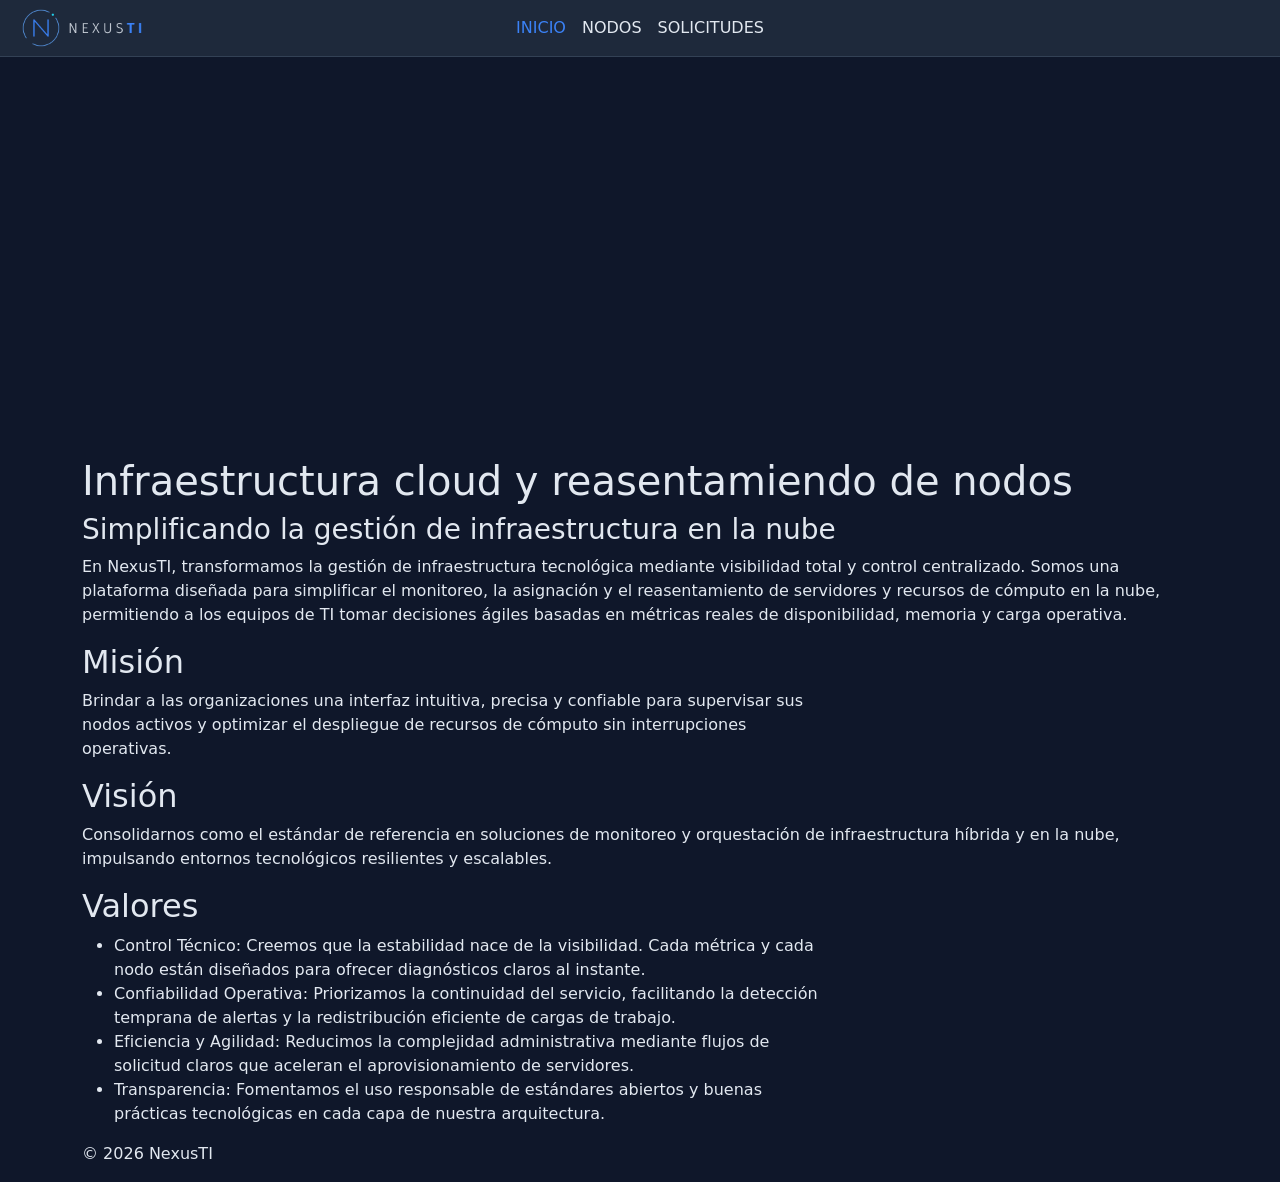
==== index.html @ bb2821ec "nodos terminado" ====
<!doctype html>
<html lang="es">

<head>
    <meta charset="utf-8">
    <meta name="viewport" content="width=device-width, initial-scale=1">
    <title>NexusTI</title>
    <link href="https://cdn.jsdelivr.net/npm/bootstrap@5.3.9/dist/css/bootstrap.min.css" rel="stylesheet"
        integrity="sha384-yEPZ7jP9S0QKiUQ0m3jjsO4ProIW7wvR9gXkI7JOGa2XVsw53Yke2bsdkBbjmmiX" crossorigin="anonymous">
    <link href="assets/css/style.css" rel="stylesheet" />

</head>

<body>
    <nav class="navbar navbar-expand-lg bg-body-tertiary">
        <div class="container-fluid">
            <a class="navbar-brand" href="index.html"><img src="assets/images/nexusti-logos/logo-horizontal-navbar.png"
                    alt="NexusTI" id="navbarLogo" class="navbarlogo"></a>
            <button class="navbar-toggler" type="button" data-bs-toggle="collapse" data-bs-target="#navbarNav"
                aria-controls="navbarNav" aria-expanded="false" aria-label="Toggle navigation">
                <span class="navbar-toggler-icon"></span>
            </button>
            <div class="collapse navbar-collapse" id="navbarNav">
                <ul class="navbar-nav">
                    <li class="nav-item">
                        <a class="nav-link active" aria-current="page" href="index.html">INICIO</a>
                    </li>
                    <li class="nav-item">
                        <a class="nav-link" href="views/nodos.html">NODOS</a>
                    </li>
                    <li class="nav-item">
                        <a class="nav-link" href="views/solicitudes.html">SOLICITUDES</a>
                    </li>
                </ul>
            </div>
        </div>
    </nav>

    <video autoplay muted loop playsinline class="video-fondo" src="assets/videos/video2.mp4"></video>

    <div class="container">
        <section id="inicio" class="header">
            <h1>Infraestructura cloud y reasentamiendo de nodos</h1>
            <h3>Simplificando la gestión de infraestructura en la nube</h3>
        </section>
        <section class="nosotros">
            <div class="row">
                <div class="col">
                    <p>En NexusTI, transformamos la gestión de infraestructura tecnológica mediante visibilidad total y
                        control
                        centralizado. Somos una plataforma diseñada para simplificar el monitoreo, la asignación y el
                        reasentamiento
                        de servidores y recursos de cómputo en la nube, permitiendo a los equipos de TI tomar decisiones
                        ágiles
                        basadas en métricas reales de disponibilidad, memoria y carga operativa.</p>
                </div>
            </div>
            <div class="row">
                <div class="col-8">
                    <h2>Misión</h2>
                    <p>Brindar a las organizaciones una interfaz intuitiva, precisa y confiable para supervisar
                        sus nodos activos y optimizar el despliegue de recursos de cómputo sin interrupciones
                        operativas.</p>
                </div>
            </div>
            <div class="row">
                <div class="col">
                    <h2>Visión</h2>
                    <p>Consolidarnos como el estándar de referencia en soluciones de monitoreo y orquestación de
                        infraestructura híbrida y en la nube, impulsando entornos tecnológicos resilientes y escalables.
                    </p>
                </div>
            </div>
            <div class="row">
                <div class="col-8">
                    <h2>Valores</h2>
                    <ul>
                        <li>Control Técnico: Creemos que la estabilidad nace de la visibilidad. Cada métrica y cada
                            nodo están diseñados para ofrecer diagnósticos claros al instante.</li>
                        <li>Confiabilidad Operativa: Priorizamos la continuidad del servicio, facilitando la detección
                            temprana de alertas y la redistribución eficiente de cargas de trabajo.</li>
                        <li>Eficiencia y Agilidad: Reducimos la complejidad administrativa mediante flujos de solicitud
                            claros que aceleran el aprovisionamiento de servidores.</li>
                        <li>Transparencia: Fomentamos el uso responsable de estándares abiertos y buenas prácticas
                            tecnológicas en cada capa de nuestra arquitectura.</li>
                    </ul>
                </div>
            </div>

        </section>
        <section id="solicitudes" class="solicitudes">

        </section>
        <footer>
            <p>&copy; 2026 NexusTI</p>
        </footer>
    </div>
    <script src="https://cdn.jsdelivr.net/npm/bootstrap@5.3.9/dist/js/bootstrap.bundle.min.js"
        integrity="sha384-WyOxWvTyr1QaMPfiPJSv76iReVthorl5uWlFtZPyK0IEB0hGzo9y5Bp9mYanr8Bu"
        crossorigin="anonymous"></script>
</body>

</html>
---- assets/css/style.css ----
.p{
    color: #E2E8F0;
}

.navbarlogo {
    height: 50px; /* Ajusta la altura según tus necesidades */
    width: auto;  /* Mantiene la proporción de la imagen */
}

video {
    width: 100%;
    max-height: 400px; /* Ajusta la altura máxima según tus necesidades */
    object-fit: cover; /* Asegura que el video cubra el área sin distorsionarse */
    display: block;
    margin: 0 auto; /* Centra el video horizontalmente */
}

@media (min-width: 992px) {
    .navbar .container-fluid {
        position: relative;
    }

    .navbar-brand {
        position: absolute;
        left: 1rem;
    }

    .navbar-collapse {
        justify-content: center;
    }
}

/* 1. Definición de tu paleta de colores */
:root {
    --bg-principal: #0F172A;      /* Azul marino muy oscuro */
    --bg-superficies: #1E293B;    /* Gris azulado (cards, navbar, formularios) */
    --acento-principal: #3B82F6;  /* Azul (botones, enlaces) */
    --texto-principal: #E2E8F0;   /* Gris claro */
    --texto-secundario: #94A3B8;  /* Gris medio */
    --estado-online: #22C55E;     /* Verde */
    --estado-alerta: #F59E0B;     /* Ámbar */
    --estado-offline: #EF4444;    /* Rojo */
}

/* 2. Fondo general y color de texto de toda la página */
body {
    background-color: var(--bg-principal);
    color: var(--texto-principal);
}

/* 3. Barra de navegación (sobrescribe el gris claro de Bootstrap) */
.navbar {
    background-color: var(--bg-superficies) !important;
    border-bottom: 1px solid #334155;
}

.navbar-brand,
.nav-link {
    color: var(--texto-principal) !important;
}

.nav-link:hover,
.nav-link.active {
    color: var(--acento-principal) !important;
}

/* 4. Cards y Formularios */
.card,
.solicitudes form {
    background-color: var(--bg-superficies);
    color: var(--texto-principal);
    border: 1px solid #334155;
}

/* Inputs, selects y textareas del formulario */
.form-control,
.form-select {
    background-color: var(--bg-principal);
    color: var(--texto-principal);
    border: 1px solid #334155;
}

.form-control:focus,
.form-select:focus {
    background-color: var(--bg-principal);
    color: var(--texto-principal);
    border-color: var(--acento-principal);
    box-shadow: 0 0 0 0.25rem rgba(59, 130, 246, 0.25);
}

/* 5. Botones principales */
.btn-primary {
    background-color: var(--acento-principal);
    border-color: var(--acento-principal);
}

/* 6. Clases útiles para los textos secundarios y estados */
.texto-secundario {
    color: var(--texto-secundario);
}

.estado-online {
    background-color: var(--estado-online);
    color: #0F172A;
}

.estado-alerta {
    background-color: var(--estado-alerta);
    color: #0F172A;
}

.estado-offline {
    background-color: var(--estado-offline);
    color: #FFFFFF;
}
img[alt="nexus_header"] {
    width: 100%;
    max-height: 290px;
    object-fit: cover;
    object-position: center;
    display: block;
}
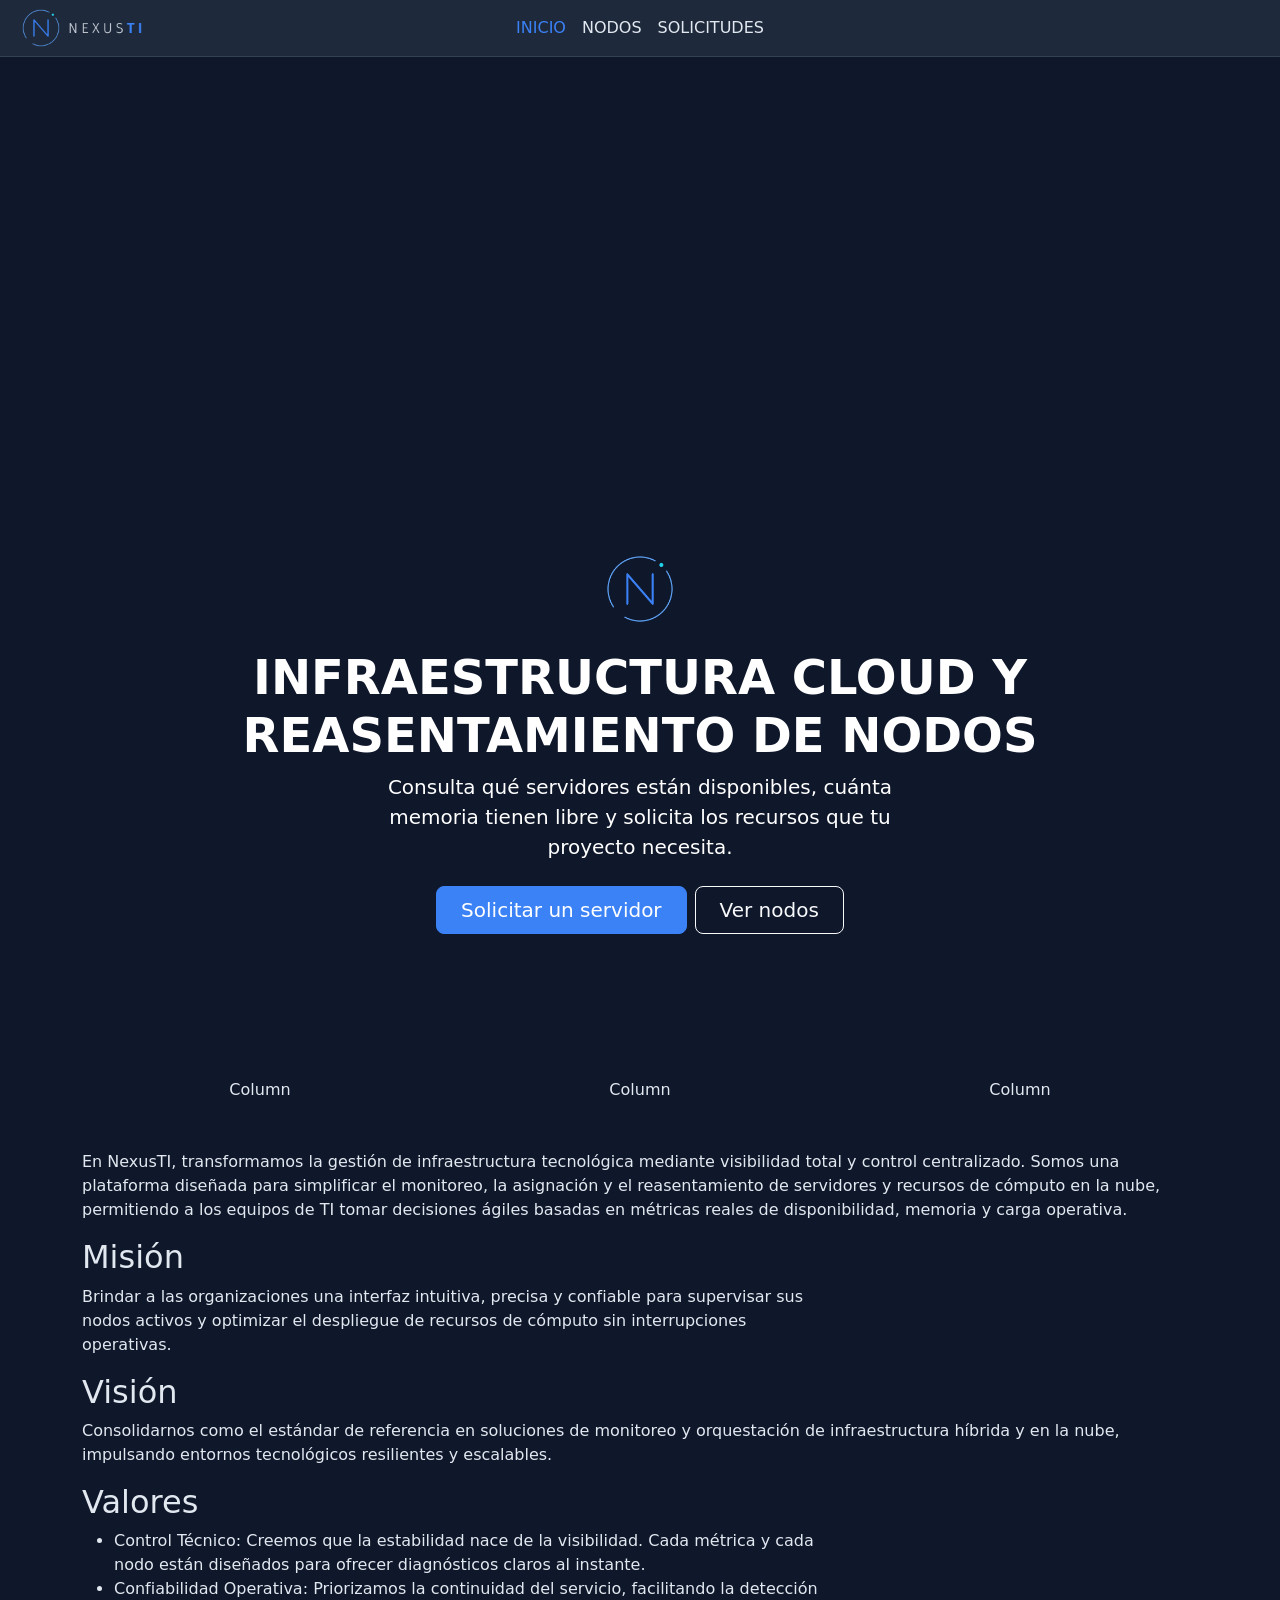
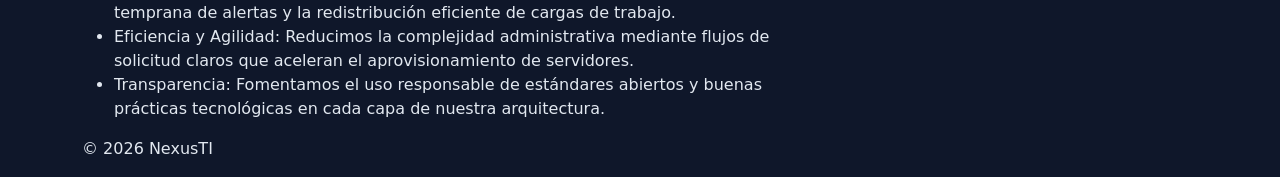
==== commit 01f72d85: "avance de índex" ====
--- a/index.html
+++ b/index.html
@@ -40,10 +40,38 @@
 
     <div class="container">
         <section id="inicio" class="header">
-            <h1>Infraestructura cloud y reasentamiendo de nodos</h1>
-            <h3>Simplificando la gestión de infraestructura en la nube</h3>
+            <div class="px-4 py-5 my-5 text-center">
+                <img class="d-block mx-auto mb-4" src="assets/images/nexusti-logos/icono.png" alt="NexusTI" width="72"
+                    height="72">
+                <h1 class="display-5 fw-bold text-white">INFRAESTRUCTURA CLOUD Y REASENTAMIENTO DE NODOS</h1>
+                <div class="col-lg-6 mx-auto">
+                    <p class="lead mb-4 text-white">Consulta qué servidores están disponibles, cuánta memoria tienen
+                        libre y
+                        solicita los recursos que tu proyecto necesita.</p>
+                    <div class="d-grid gap-2 d-sm-flex justify-content-sm-center">
+                        <a href="views/solicitudes.html" class="btn btn-primary btn-lg px-4 gap-3">Solicitar un
+                            servidor</a>
+                        <a href="views/nodos.html" class="btn btn-outline-light btn-lg px-4">Ver nodos</a>
+                    </div>
+                </div>
+            </div>
         </section>
-        <section class="nosotros">
+
+        <section class="py-5">
+                <div class="row text-center g-4">
+                    <div class="col-md-4">
+                        Column
+                    </div>
+                    <div class="col-md-4">
+                        Column
+                    </div>
+                    <div class="col-md-4">
+                        Column
+                    </div>
+                </div>
+        </section>
+
+        <section class="nosotros" id="nosotros">
             <div class="row">
                 <div class="col">
                     <p>En NexusTI, transformamos la gestión de infraestructura tecnológica mediante visibilidad total y
@@ -88,9 +116,7 @@
             </div>
 
         </section>
-        <section id="solicitudes" class="solicitudes">
-
-        </section>
+    
         <footer>
             <p>&copy; 2026 NexusTI</p>
         </footer>
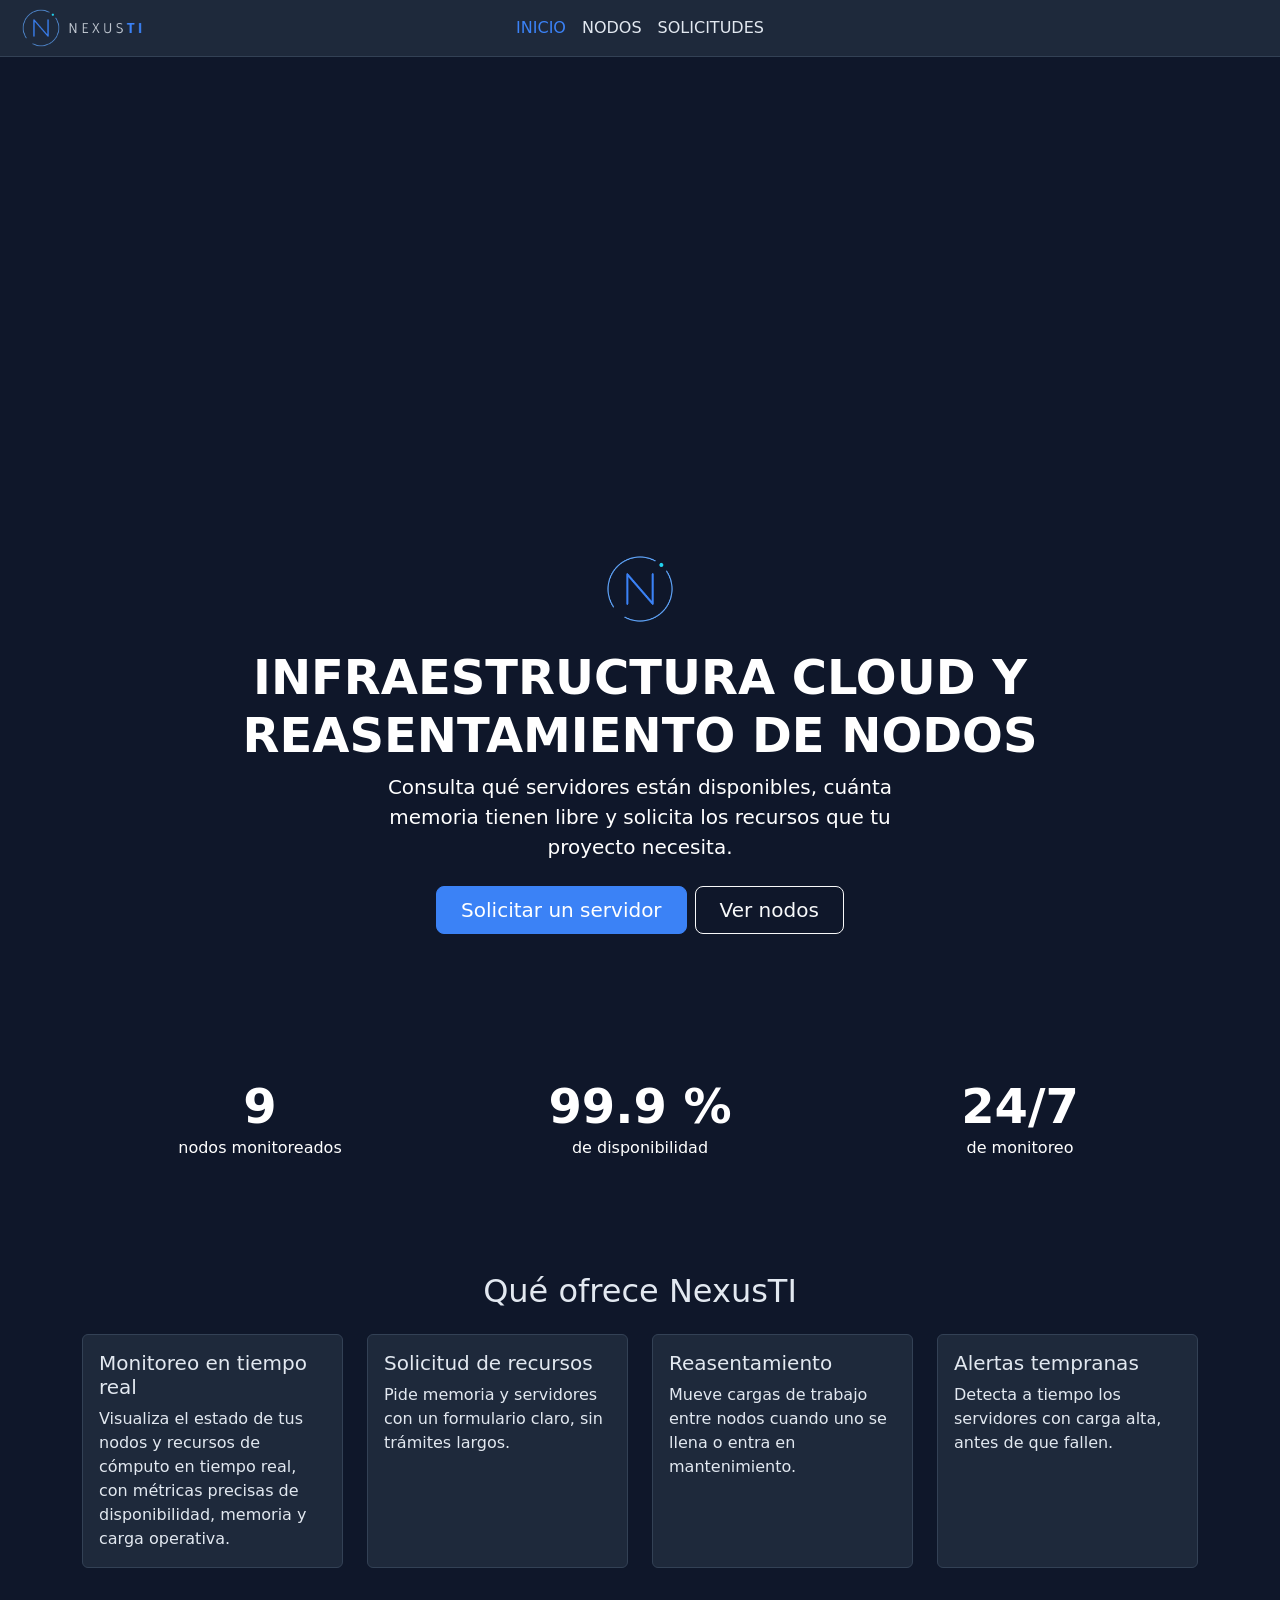
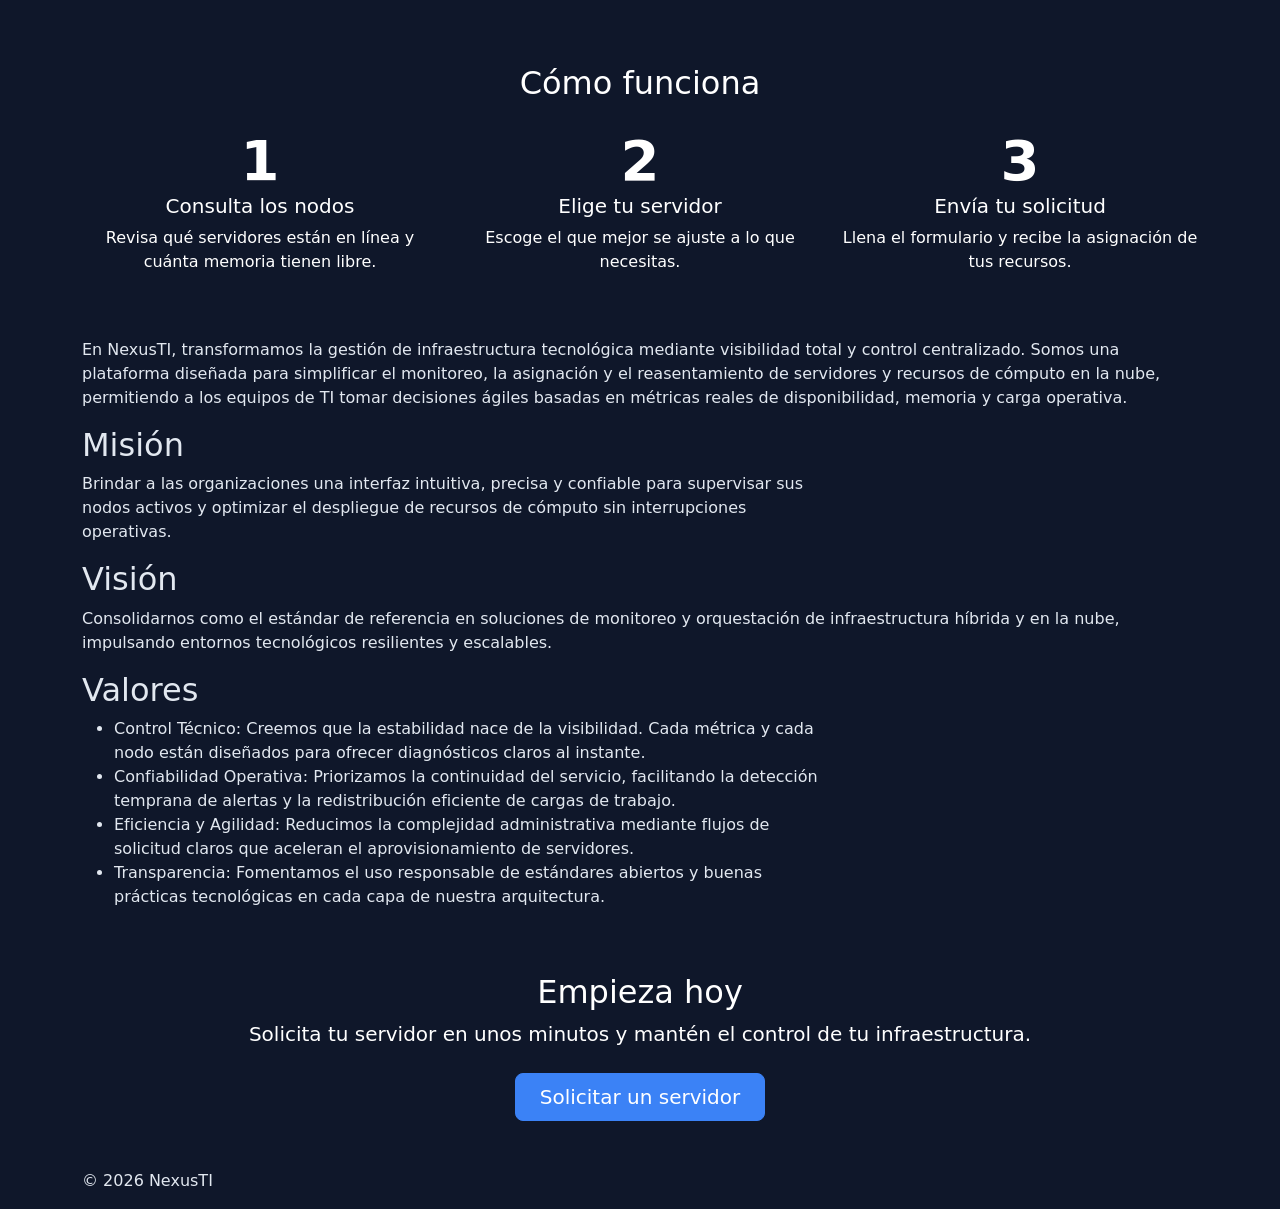
==== commit d2034d4d: "Index terminado" ====
--- a/index.html
+++ b/index.html
@@ -58,17 +58,84 @@
         </section>
 
         <section class="py-5">
-                <div class="row text-center g-4">
-                    <div class="col-md-4">
-                        Column
-                    </div>
-                    <div class="col-md-4">
-                        Column
-                    </div>
-                    <div class="col-md-4">
-                        Column
-                    </div>
-                </div>
+            <div class="row text-center g-4">
+                <div class="col-md-4">
+                    <p class="display-5 fw-bold mb-0 text-white">9</p>
+                    <p class="text-white">nodos monitoreados</p>
+                </div>
+                <div class="col-md-4">
+                    <p class="display-5 fw-bold mb-0 text-white">99.9 %</p>
+                    <p class="text-white">de disponibilidad</p>
+                </div>
+                <div class="col-md-4">
+                    <p class="display-5 fw-bold mb-0 text-white">24/7</p>
+                    <p class="text-white">de monitoreo</p>
+                </div>
+            </div>
+        </section>
+
+        <section class="py-5">
+            <h2 class="text-center mb-4">Qué ofrece NexusTI</h2>
+            <div class="row g-4">
+                <div class="col-md-6 col-lg-3">
+                    <div class="card h-100">
+                        <div class="card-body">
+                            <h5 class="card-title">Monitoreo en tiempo real</h5>
+                            <p class="card-text">Visualiza el estado de tus nodos y recursos de cómputo en tiempo
+                                real, con métricas precisas de disponibilidad, memoria y carga operativa.</p>
+                        </div>
+                    </div>
+                </div>
+                <div class="col-md-6 col-lg-3">
+                    <div class="card h-100">
+                        <div class="card-body">
+                            <h5 class="card-title">Solicitud de recursos</h5>
+                            <p class="card-text">Pide memoria y servidores con un formulario claro, sin trámites
+                                largos.</p>
+                        </div>
+                    </div>
+                </div>
+                <div class="col-md-6 col-lg-3">
+                    <div class="card h-100">
+                        <div class="card-body">
+                            <h5 class="card-title">Reasentamiento</h5>
+                            <p class="card-text">Mueve cargas de trabajo entre nodos cuando uno se llena o entra en
+                                mantenimiento.</p>
+                        </div>
+                    </div>
+                </div>
+                <div class="col-md-6 col-lg-3">
+                    <div class="card h-100">
+                        <div class="card-body">
+                            <h5 class="card-title">Alertas tempranas</h5>
+                            <p class="card-text">Detecta a tiempo los servidores con carga alta, antes de que
+                                fallen.</p>
+                        </div>
+                    </div>
+                </div>
+            </div>
+        </section>
+
+        <!-- Cómo funciona -->
+        <section class="py-5" id="como-funciona">
+            <h2 class="text-center mb-4 text-white">Cómo funciona</h2>
+            <div class="row text-center g-4">
+                <div class="col-md-4">
+                    <p class="display-4 fw-bold mb-0 text-white">1</p>
+                    <h5 class="text-white">Consulta los nodos</h5>
+                    <p class="text-white">Revisa qué servidores están en línea y cuánta memoria tienen libre.</p>
+                </div>
+                <div class="col-md-4">
+                    <p class="display-4 fw-bold mb-0 text-white">2</p>
+                    <h5 class="text-white">Elige tu servidor</h5>
+                    <p class="text-white">Escoge el que mejor se ajuste a lo que necesitas.</p>
+                </div>
+                <div class="col-md-4">
+                    <p class="display-4 fw-bold mb-0 text-white">3</p>
+                    <h5 class="text-white">Envía tu solicitud</h5>
+                    <p class="text-white">Llena el formulario y recibe la asignación de tus recursos.</p>
+                </div>
+            </div>
         </section>
 
         <section class="nosotros" id="nosotros">
@@ -116,7 +183,15 @@
             </div>
 
         </section>
-    
+
+        <!-- Llamado final -->
+        <section class="py-5 text-center" id="empieza-hoy">
+            <h2 class="text-white">Empieza hoy</h2>
+            <p class="lead text-white mb-4">Solicita tu servidor en unos minutos y mantén el control de tu
+                infraestructura.</p>
+            <a href="views/solicitudes.html" class="btn btn-primary btn-lg px-4">Solicitar un servidor</a>
+        </section>
+
         <footer>
             <p>&copy; 2026 NexusTI</p>
         </footer>
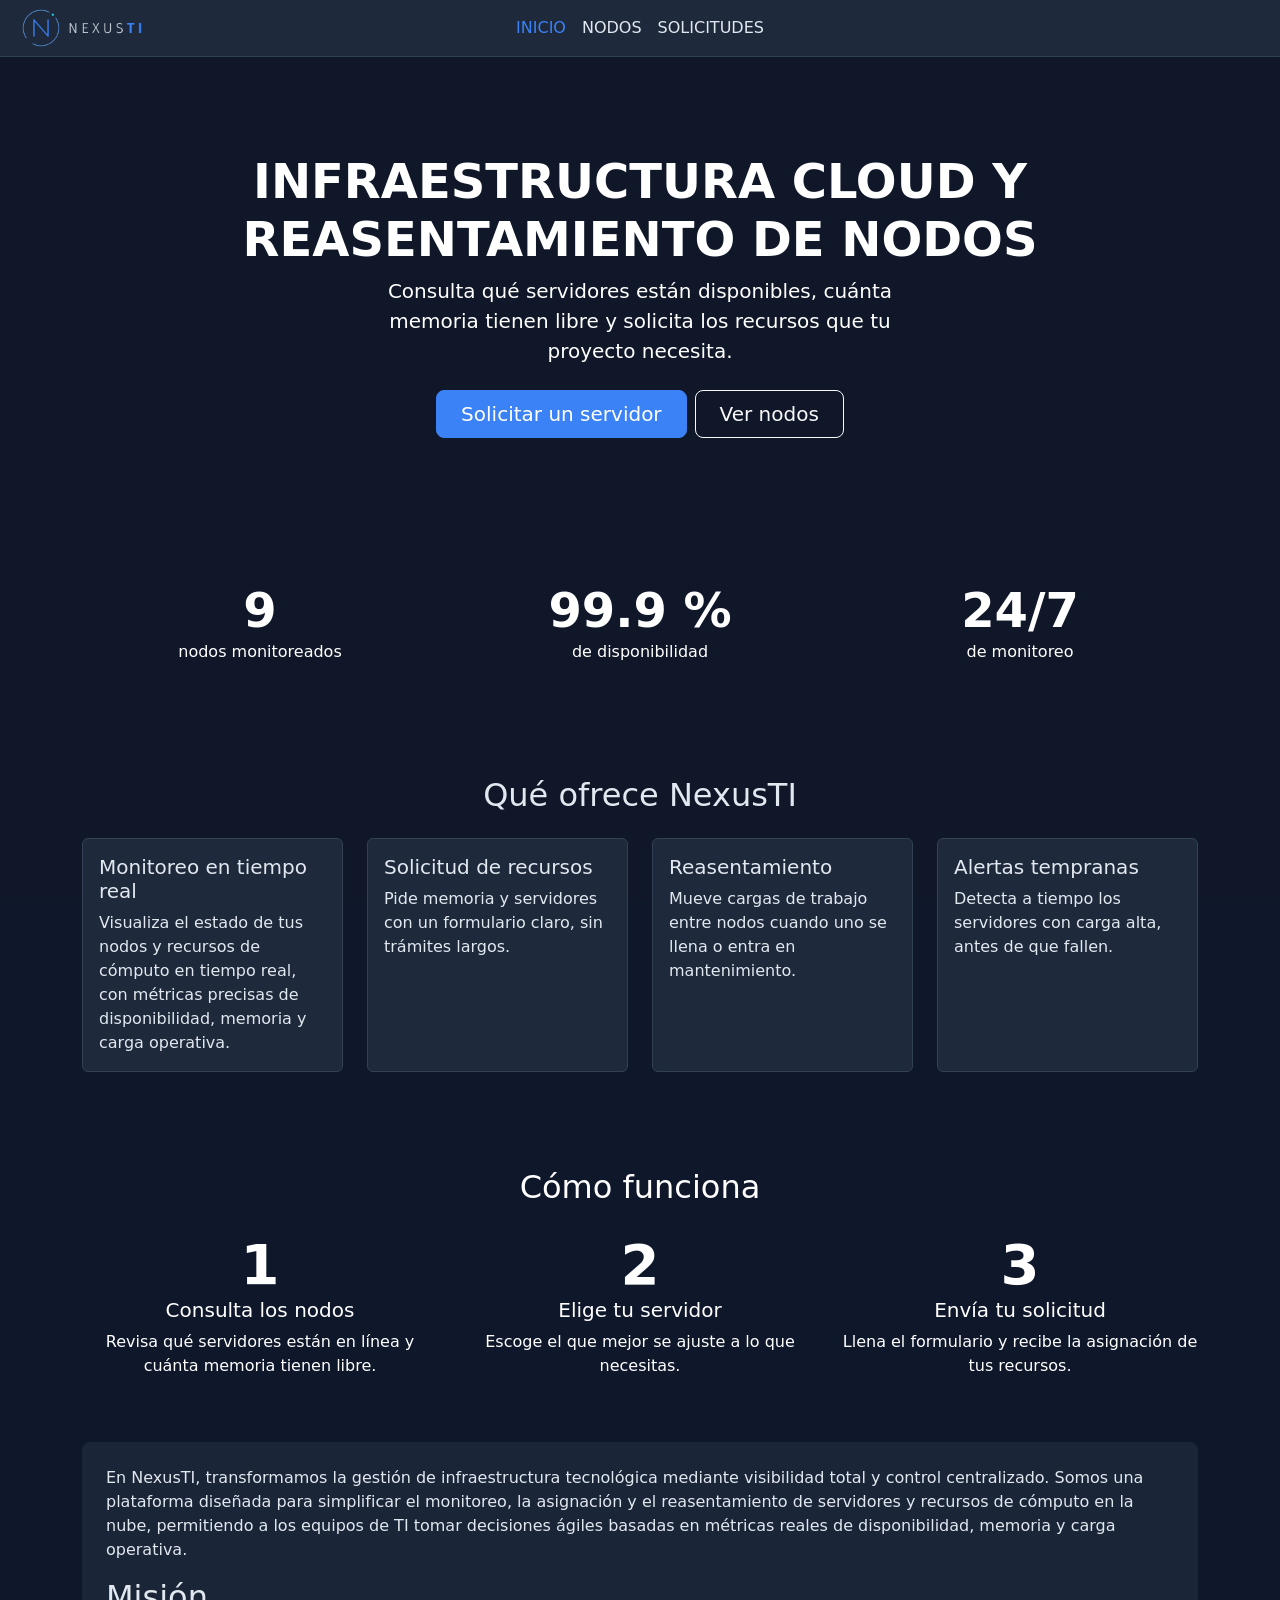
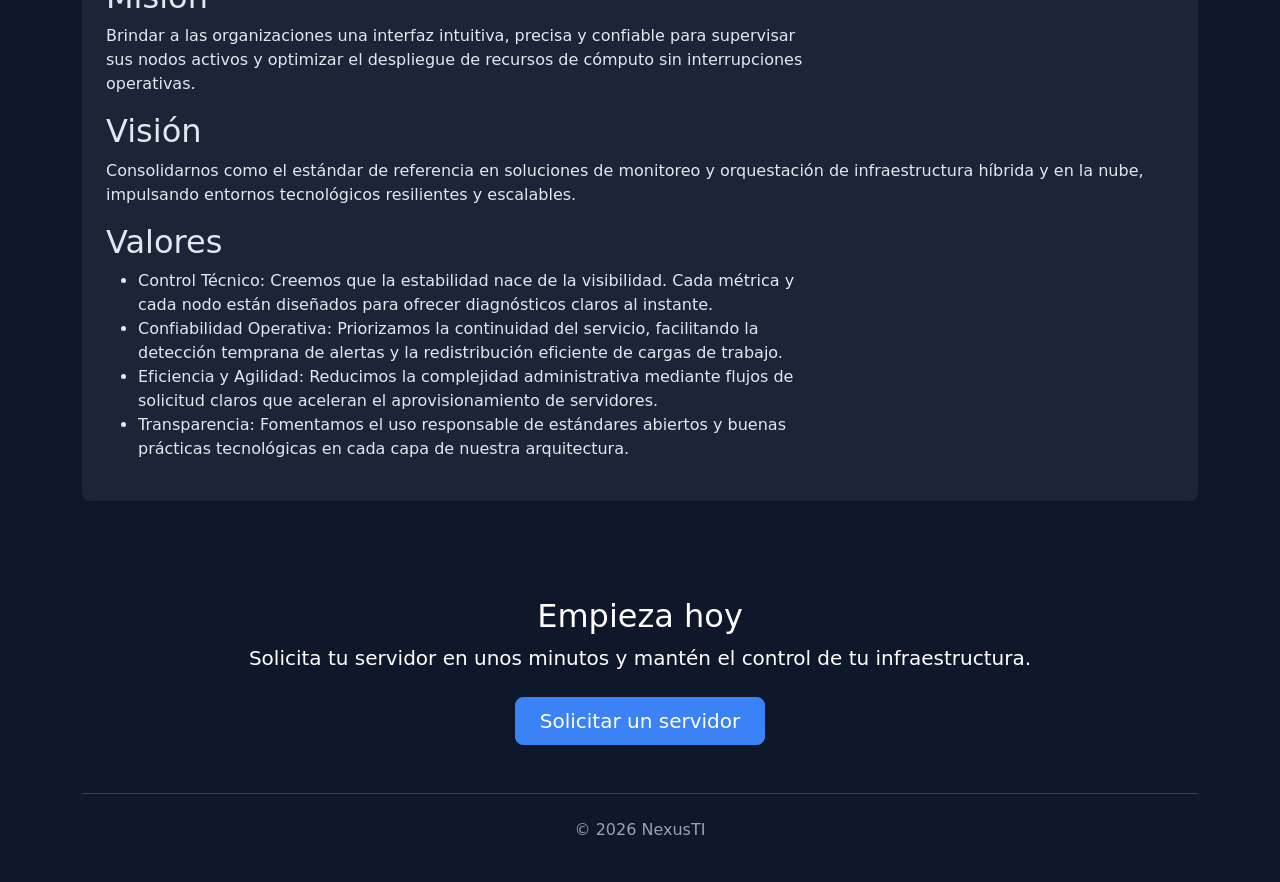
==== commit 2585533f: "CSS terminado" ====
--- a/index.html
+++ b/index.html
@@ -41,8 +41,6 @@
     <div class="container">
         <section id="inicio" class="header">
             <div class="px-4 py-5 my-5 text-center">
-                <img class="d-block mx-auto mb-4" src="assets/images/nexusti-logos/icono.png" alt="NexusTI" width="72"
-                    height="72">
                 <h1 class="display-5 fw-bold text-white">INFRAESTRUCTURA CLOUD Y REASENTAMIENTO DE NODOS</h1>
                 <div class="col-lg-6 mx-auto">
                     <p class="lead mb-4 text-white">Consulta qué servidores están disponibles, cuánta memoria tienen
@@ -116,7 +114,6 @@
             </div>
         </section>
 
-        <!-- Cómo funciona -->
         <section class="py-5" id="como-funciona">
             <h2 class="text-center mb-4 text-white">Cómo funciona</h2>
             <div class="row text-center g-4">
@@ -184,7 +181,6 @@
 
         </section>
 
-        <!-- Llamado final -->
         <section class="py-5 text-center" id="empieza-hoy">
             <h2 class="text-white">Empieza hoy</h2>
             <p class="lead text-white mb-4">Solicita tu servidor en unos minutos y mantén el control de tu
--- a/assets/css/style.css
+++ b/assets/css/style.css
@@ -1,18 +1,68 @@
-.p{
-    color: #E2E8F0;
+:root {
+    --bg-principal: #0F172A;
+    --bg-superficies: #1E293B;
+    --borde: #334155;
+    --acento-principal: #3B82F6;
+    --acento-hover: #2563EB;
+    --texto-principal: #E2E8F0;
+    --texto-secundario: #94A3B8;
+    --estado-online: #22C55E;
+    --estado-alerta: #F59E0B;
+    --estado-offline: #EF4444;
+}
+
+body {
+    background-color: var(--bg-principal);
+    color: var(--texto-principal);
+}
+
+.video-fondo {
+    position: fixed;
+    top: 0;
+    left: 0;
+    width: 100%;
+    height: 100%;
+    object-fit: cover;
+    z-index: -2;
+}
+
+body::before {
+    content: "";
+    position: fixed;
+    top: 0;
+    left: 0;
+    width: 100%;
+    height: 100%;
+    background-color: rgba(15, 23, 42, 0.8);
+    z-index: -1;
+}
+
+.navbar {
+    background-color: var(--bg-superficies) !important;
+    border-bottom: 1px solid var(--borde);
 }
 
 .navbarlogo {
-    height: 50px; /* Ajusta la altura según tus necesidades */
-    width: auto;  /* Mantiene la proporción de la imagen */
-}
-
-video {
-    width: 100%;
-    max-height: 400px; /* Ajusta la altura máxima según tus necesidades */
-    object-fit: cover; /* Asegura que el video cubra el área sin distorsionarse */
-    display: block;
-    margin: 0 auto; /* Centra el video horizontalmente */
+    height: 50px;
+    width: auto;
+}
+
+.navbar-brand,
+.nav-link {
+    color: var(--texto-principal) !important;
+}
+
+.nav-link:hover,
+.nav-link.active {
+    color: var(--acento-principal) !important;
+}
+
+.navbar-toggler {
+    border-color: var(--borde);
+}
+
+.navbar-toggler-icon {
+    filter: invert(1);
 }
 
 @media (min-width: 992px) {
@@ -30,54 +80,83 @@
     }
 }
 
-/* 1. Definición de tu paleta de colores */
-:root {
-    --bg-principal: #0F172A;      /* Azul marino muy oscuro */
-    --bg-superficies: #1E293B;    /* Gris azulado (cards, navbar, formularios) */
-    --acento-principal: #3B82F6;  /* Azul (botones, enlaces) */
-    --texto-principal: #E2E8F0;   /* Gris claro */
-    --texto-secundario: #94A3B8;  /* Gris medio */
-    --estado-online: #22C55E;     /* Verde */
-    --estado-alerta: #F59E0B;     /* Ámbar */
-    --estado-offline: #EF4444;    /* Rojo */
-}
-
-/* 2. Fondo general y color de texto de toda la página */
-body {
-    background-color: var(--bg-principal);
-    color: var(--texto-principal);
-}
-
-/* 3. Barra de navegación (sobrescribe el gris claro de Bootstrap) */
-.navbar {
-    background-color: var(--bg-superficies) !important;
-    border-bottom: 1px solid #334155;
-}
-
-.navbar-brand,
-.nav-link {
-    color: var(--texto-principal) !important;
-}
-
-.nav-link:hover,
-.nav-link.active {
-    color: var(--acento-principal) !important;
-}
-
-/* 4. Cards y Formularios */
-.card,
+.card {
+    background-color: var(--bg-superficies);
+    color: var(--texto-principal);
+    border: 1px solid var(--borde);
+    transition: transform 0.3s ease, box-shadow 0.3s ease, border-color 0.3s ease;
+}
+
+.card:hover {
+    transform: translateY(-6px);
+    border-color: var(--acento-principal);
+    box-shadow: 0 10px 25px rgba(59, 130, 246, 0.25);
+}
+
+.card-header,
+.card-footer {
+    background-color: rgba(0, 0, 0, 0.2);
+    border-color: var(--borde);
+}
+
+.progress {
+    background-color: var(--bg-principal);
+}
+
+.text-bg-success {
+    background-color: var(--estado-online) !important;
+    color: var(--bg-principal) !important;
+}
+
+.text-bg-warning {
+    background-color: var(--estado-alerta) !important;
+    color: var(--bg-principal) !important;
+}
+
+.text-bg-danger {
+    background-color: var(--estado-offline) !important;
+    color: #FFFFFF !important;
+}
+
+.bg-success {
+    background-color: var(--estado-online) !important;
+}
+
+.bg-warning {
+    background-color: var(--estado-alerta) !important;
+}
+
+.bg-danger {
+    background-color: var(--estado-offline) !important;
+}
+
+.modal-content {
+    background-color: var(--bg-superficies);
+    color: var(--texto-principal);
+    border: 1px solid var(--borde);
+}
+
+.modal-header,
+.modal-footer {
+    border-color: var(--borde);
+}
+
+.btn-close {
+    filter: invert(1);
+}
+
 .solicitudes form {
     background-color: var(--bg-superficies);
-    color: var(--texto-principal);
-    border: 1px solid #334155;
-}
-
-/* Inputs, selects y textareas del formulario */
+    border: 1px solid var(--borde);
+    border-radius: 0.5rem;
+    padding: 1.5rem;
+}
+
 .form-control,
 .form-select {
     background-color: var(--bg-principal);
     color: var(--texto-principal);
-    border: 1px solid #334155;
+    border: 1px solid var(--borde);
 }
 
 .form-control:focus,
@@ -88,31 +167,36 @@
     box-shadow: 0 0 0 0.25rem rgba(59, 130, 246, 0.25);
 }
 
-/* 5. Botones principales */
 .btn-primary {
     background-color: var(--acento-principal);
     border-color: var(--acento-principal);
-}
-
-/* 6. Clases útiles para los textos secundarios y estados */
+    transition: background-color 0.3s ease, transform 0.3s ease;
+}
+
+.btn-primary:hover {
+    background-color: var(--acento-hover);
+    border-color: var(--acento-hover);
+    transform: translateY(-2px);
+}
+
+.nosotros {
+    background-color: rgba(30, 41, 59, 0.85);
+    border-radius: 0.5rem;
+    padding: 1.5rem;
+    margin-bottom: 3rem;
+}
+
 .texto-secundario {
     color: var(--texto-secundario);
 }
 
-.estado-online {
-    background-color: var(--estado-online);
-    color: #0F172A;
-}
-
-.estado-alerta {
-    background-color: var(--estado-alerta);
-    color: #0F172A;
-}
-
-.estado-offline {
-    background-color: var(--estado-offline);
-    color: #FFFFFF;
-}
+footer {
+    border-top: 1px solid var(--borde);
+    color: var(--texto-secundario);
+    text-align: center;
+    padding: 1.5rem 0;
+}
+
 img[alt="nexus_header"] {
     width: 100%;
     max-height: 290px;
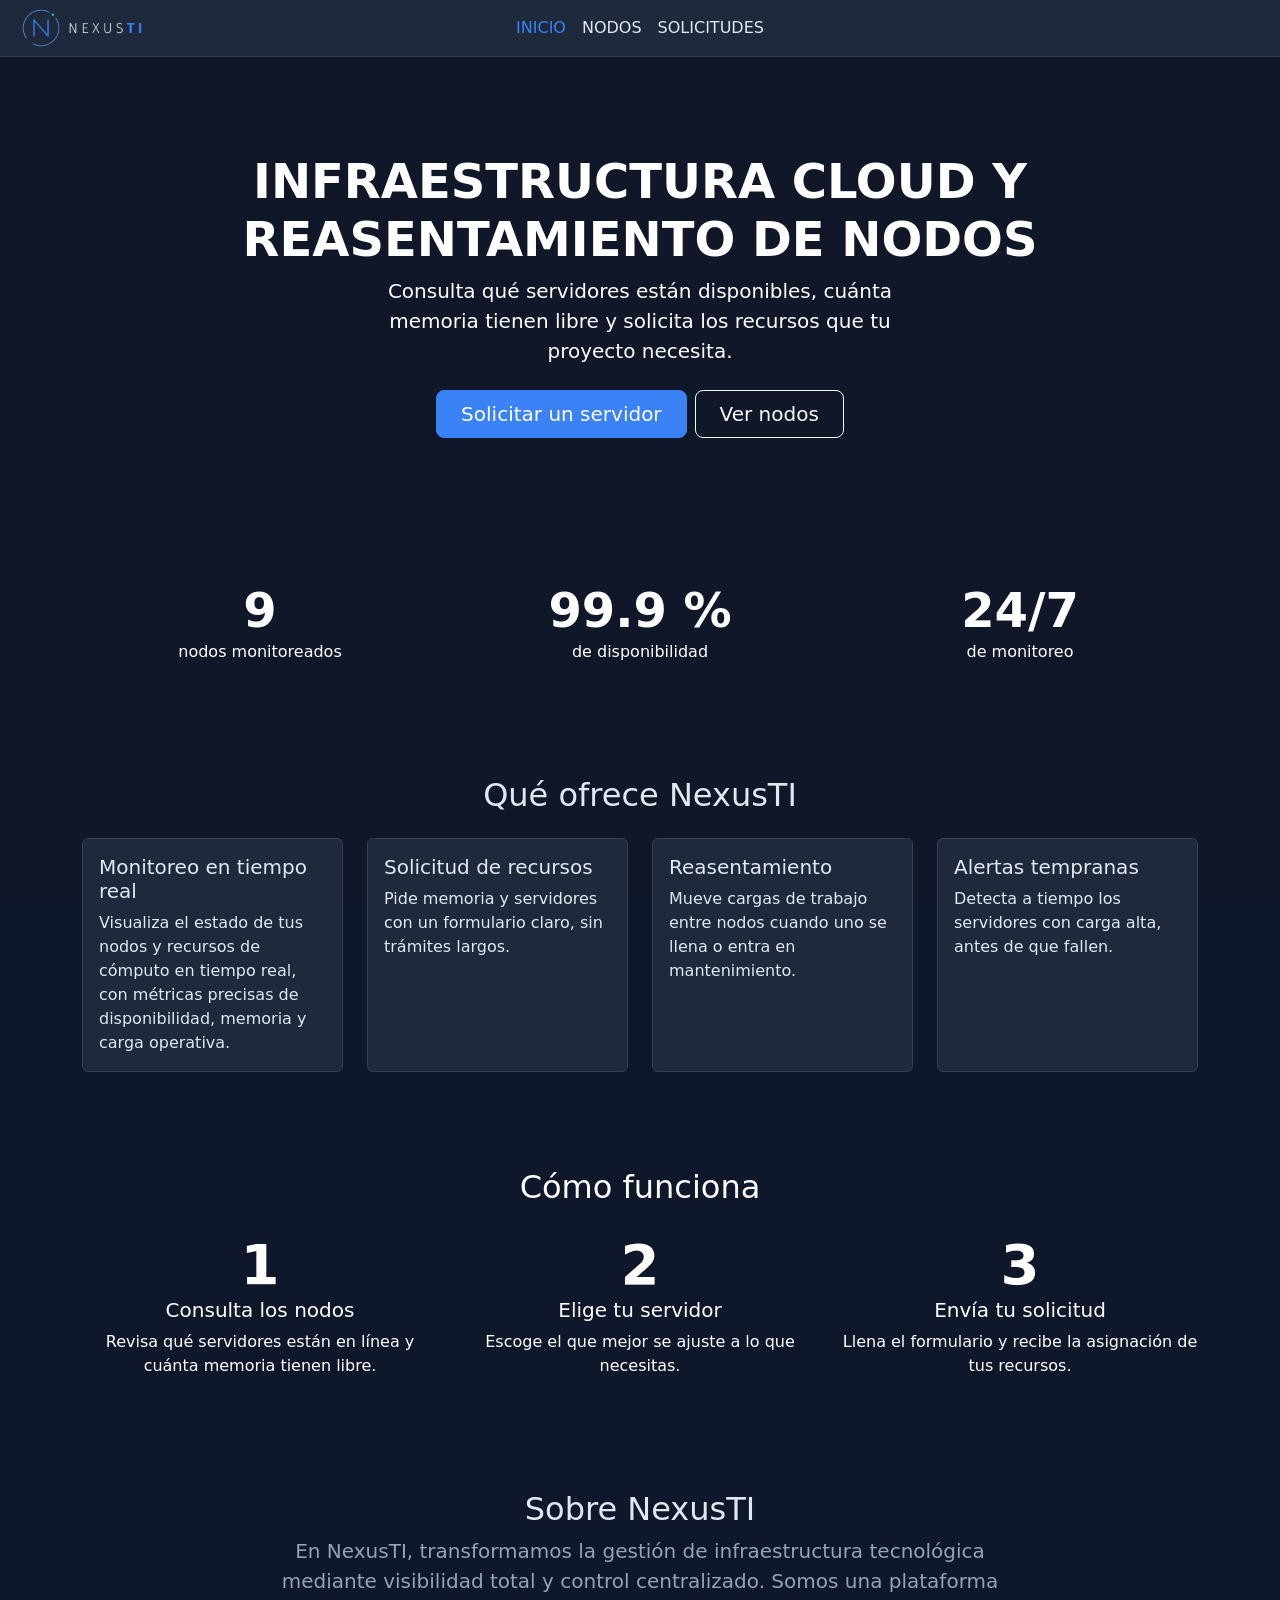
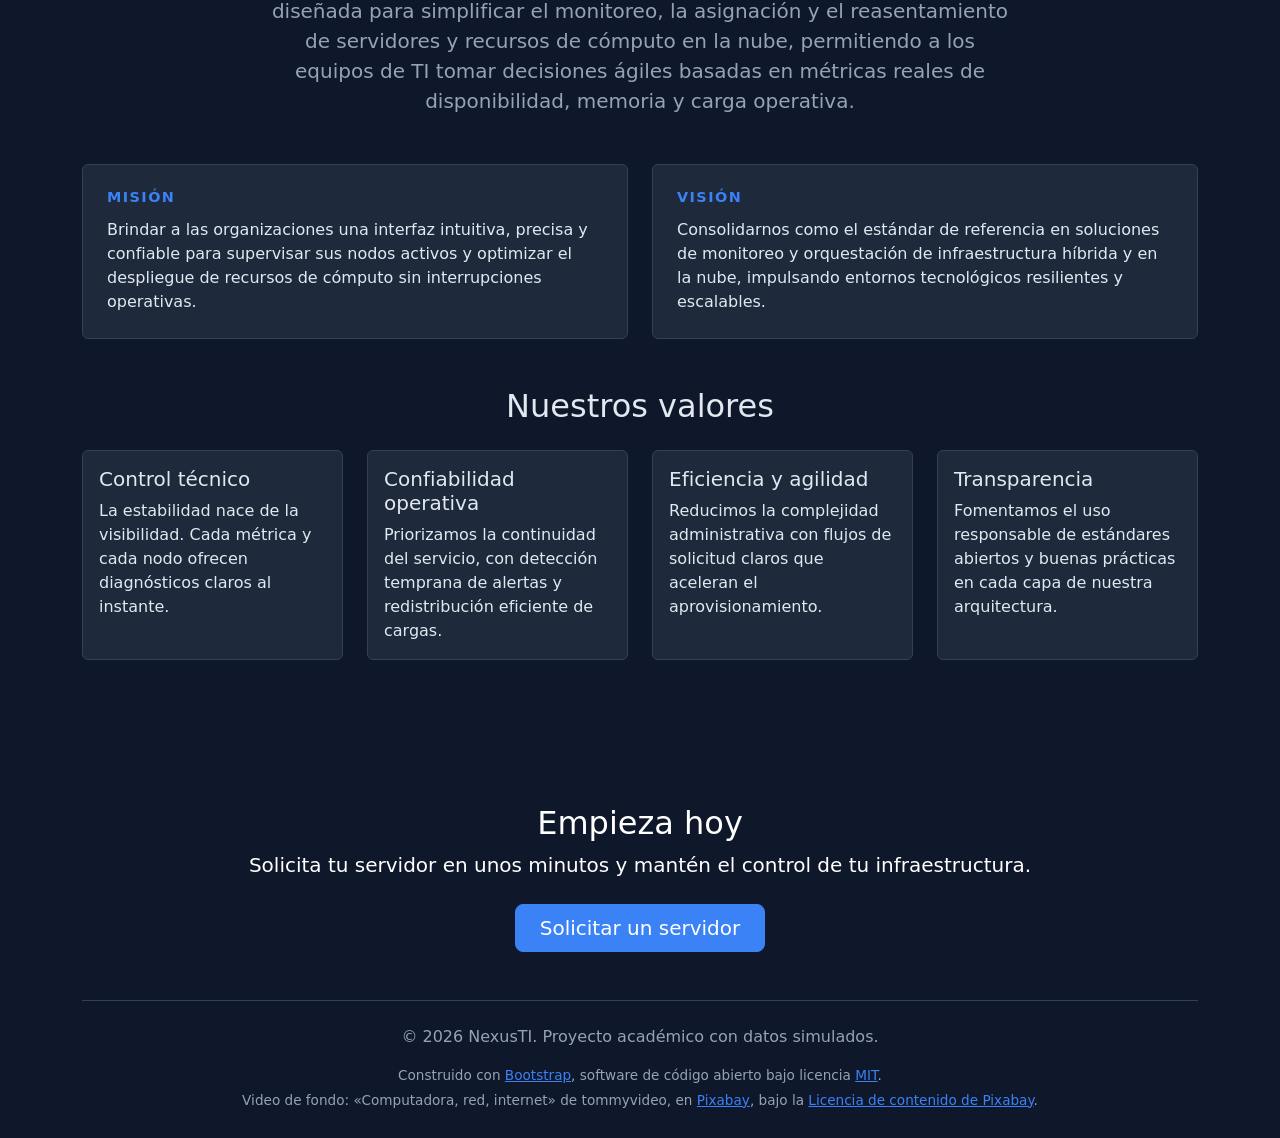
==== commit 5719f050: "actualización" ====
--- a/index.html
+++ b/index.html
@@ -135,50 +135,79 @@
             </div>
         </section>
 
-        <section class="nosotros" id="nosotros">
-            <div class="row">
-                <div class="col">
-                    <p>En NexusTI, transformamos la gestión de infraestructura tecnológica mediante visibilidad total y
-                        control
-                        centralizado. Somos una plataforma diseñada para simplificar el monitoreo, la asignación y el
-                        reasentamiento
-                        de servidores y recursos de cómputo en la nube, permitiendo a los equipos de TI tomar decisiones
-                        ágiles
-                        basadas en métricas reales de disponibilidad, memoria y carga operativa.</p>
-                </div>
-            </div>
-            <div class="row">
-                <div class="col-8">
-                    <h2>Misión</h2>
-                    <p>Brindar a las organizaciones una interfaz intuitiva, precisa y confiable para supervisar
-                        sus nodos activos y optimizar el despliegue de recursos de cómputo sin interrupciones
-                        operativas.</p>
-                </div>
-            </div>
-            <div class="row">
-                <div class="col">
-                    <h2>Visión</h2>
-                    <p>Consolidarnos como el estándar de referencia en soluciones de monitoreo y orquestación de
-                        infraestructura híbrida y en la nube, impulsando entornos tecnológicos resilientes y escalables.
-                    </p>
-                </div>
-            </div>
-            <div class="row">
-                <div class="col-8">
-                    <h2>Valores</h2>
-                    <ul>
-                        <li>Control Técnico: Creemos que la estabilidad nace de la visibilidad. Cada métrica y cada
-                            nodo están diseñados para ofrecer diagnósticos claros al instante.</li>
-                        <li>Confiabilidad Operativa: Priorizamos la continuidad del servicio, facilitando la detección
-                            temprana de alertas y la redistribución eficiente de cargas de trabajo.</li>
-                        <li>Eficiencia y Agilidad: Reducimos la complejidad administrativa mediante flujos de solicitud
-                            claros que aceleran el aprovisionamiento de servidores.</li>
-                        <li>Transparencia: Fomentamos el uso responsable de estándares abiertos y buenas prácticas
-                            tecnológicas en cada capa de nuestra arquitectura.</li>
-                    </ul>
-                </div>
-            </div>
-
+        <section class="nosotros py-5" id="nosotros">
+            <div class="text-center mb-5">
+                <h2>Sobre NexusTI</h2>
+                <p class="lead col-lg-8 mx-auto">En NexusTI, transformamos la gestión de infraestructura tecnológica
+                    mediante visibilidad total y control centralizado. Somos una plataforma diseñada para simplificar el
+                    monitoreo, la asignación y el reasentamiento de servidores y recursos de cómputo en la nube,
+                    permitiendo a los equipos de TI tomar decisiones ágiles basadas en métricas reales de
+                    disponibilidad, memoria y carga operativa.</p>
+            </div>
+
+            <div class="row g-4 mb-5">
+                <div class="col-md-6">
+                    <div class="card h-100">
+                        <div class="card-body p-4">
+                            <h3 class="etiqueta">Misión</h3>
+                            <p class="card-text">Brindar a las organizaciones una interfaz intuitiva, precisa y
+                                confiable
+                                para supervisar sus nodos activos y optimizar el despliegue de recursos de cómputo sin
+                                interrupciones operativas.</p>
+                        </div>
+                    </div>
+                </div>
+                <div class="col-md-6">
+                    <div class="card h-100">
+                        <div class="card-body p-4">
+                            <h3 class="etiqueta">Visión</h3>
+                            <p class="card-text">Consolidarnos como el estándar de referencia en soluciones de monitoreo
+                                y orquestación de infraestructura híbrida y en la nube, impulsando entornos tecnológicos
+                                resilientes y escalables.</p>
+                        </div>
+                    </div>
+                </div>
+            </div>
+
+            <h2 class="text-center mb-4">Nuestros valores</h2>
+            <div class="row g-4">
+                <div class="col-md-6 col-lg-3">
+                    <div class="card h-100">
+                        <div class="card-body">
+                            <h5 class="card-title">Control técnico</h5>
+                            <p class="card-text">La estabilidad nace de la visibilidad. Cada métrica y cada nodo ofrecen
+                                diagnósticos claros al instante.</p>
+                        </div>
+                    </div>
+                </div>
+                <div class="col-md-6 col-lg-3">
+                    <div class="card h-100">
+                        <div class="card-body">
+                            <h5 class="card-title">Confiabilidad operativa</h5>
+                            <p class="card-text">Priorizamos la continuidad del servicio, con detección temprana de
+                                alertas y redistribución eficiente de cargas.</p>
+                        </div>
+                    </div>
+                </div>
+                <div class="col-md-6 col-lg-3">
+                    <div class="card h-100">
+                        <div class="card-body">
+                            <h5 class="card-title">Eficiencia y agilidad</h5>
+                            <p class="card-text">Reducimos la complejidad administrativa con flujos de solicitud claros
+                                que aceleran el aprovisionamiento.</p>
+                        </div>
+                    </div>
+                </div>
+                <div class="col-md-6 col-lg-3">
+                    <div class="card h-100">
+                        <div class="card-body">
+                            <h5 class="card-title">Transparencia</h5>
+                            <p class="card-text">Fomentamos el uso responsable de estándares abiertos y buenas prácticas
+                                en cada capa de nuestra arquitectura.</p>
+                        </div>
+                    </div>
+                </div>
+            </div>
         </section>
 
         <section class="py-5 text-center" id="empieza-hoy">
@@ -189,7 +218,14 @@
         </section>
 
         <footer>
-            <p>&copy; 2026 NexusTI</p>
+            <p>&copy; 2026 NexusTI. Proyecto académico con datos simulados.</p>
+            <p class="aviso-legal">Construido con <a href="https://getbootstrap.com/" target="_blank"
+                    rel="noopener">Bootstrap</a>, software de código abierto bajo licencia <a
+                    href="https://opensource.org/license/mit" target="_blank" rel="noopener">MIT</a>.</p>
+            <p class="aviso-legal">Video de fondo: «Computadora, red, internet» de tommyvideo, en <a
+                    href="https://pixabay.com/es/videos/computadora-red-internet-digital-54733/" target="_blank"
+                    rel="noopener">Pixabay</a>, bajo la <a href="https://pixabay.com/es/service/license-summary/"
+                    target="_blank" rel="noopener">Licencia de contenido de Pixabay</a>.</p>
         </footer>
     </div>
     <script src="https://cdn.jsdelivr.net/npm/bootstrap@5.3.9/dist/js/bootstrap.bundle.min.js"
--- a/assets/css/style.css
+++ b/assets/css/style.css
@@ -180,10 +180,20 @@
 }
 
 .nosotros {
-    background-color: rgba(30, 41, 59, 0.85);
-    border-radius: 0.5rem;
-    padding: 1.5rem;
     margin-bottom: 3rem;
+}
+
+.nosotros .lead {
+    color: var(--texto-secundario);
+}
+
+.etiqueta {
+    color: var(--acento-principal);
+    text-transform: uppercase;
+    letter-spacing: 0.1em;
+    font-size: 0.9rem;
+    font-weight: 700;
+    margin-bottom: 0.75rem;
 }
 
 .texto-secundario {
@@ -203,4 +213,17 @@
     object-fit: cover;
     object-position: center;
     display: block;
+}
+
+.aviso-legal {
+    font-size: 0.85rem;
+    margin-bottom: 0.25rem;
+}
+
+footer a {
+    color: var(--acento-principal);
+}
+
+footer a:hover {
+    color: var(--acento-hover);
 }
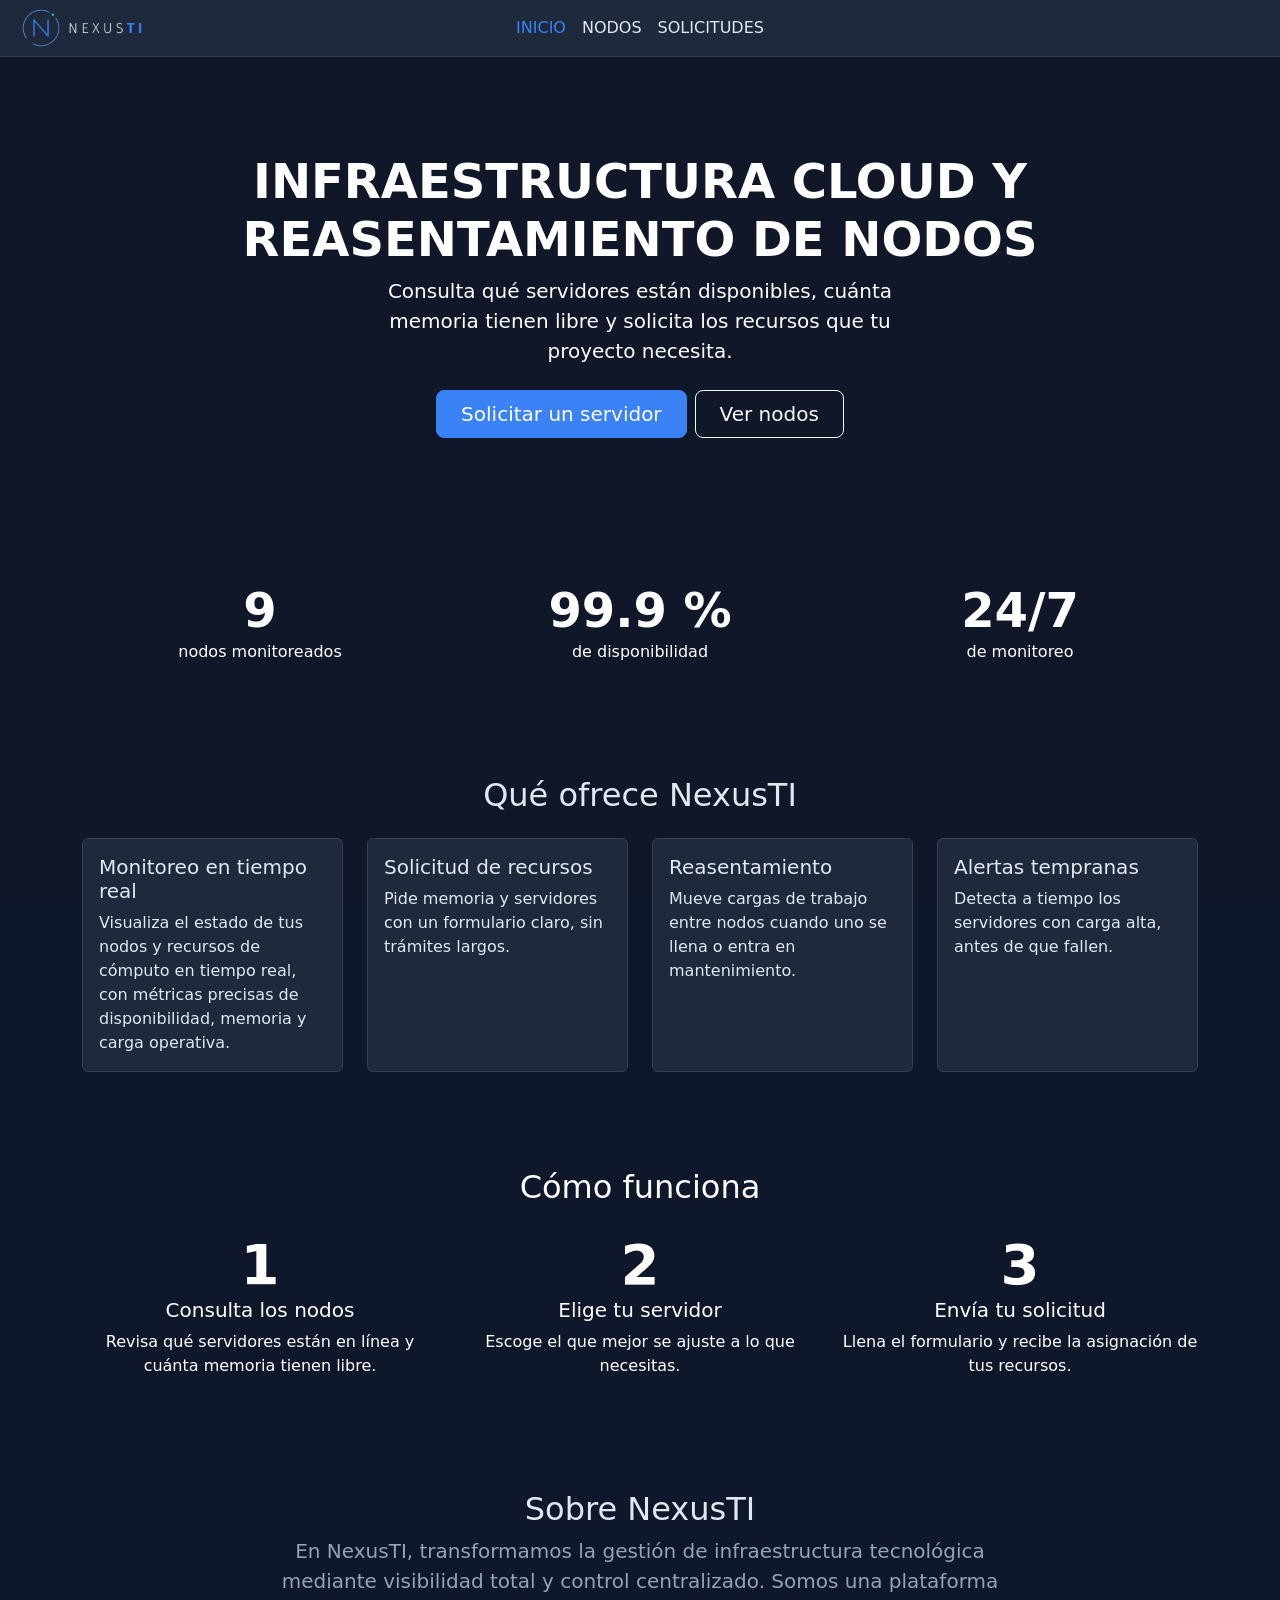
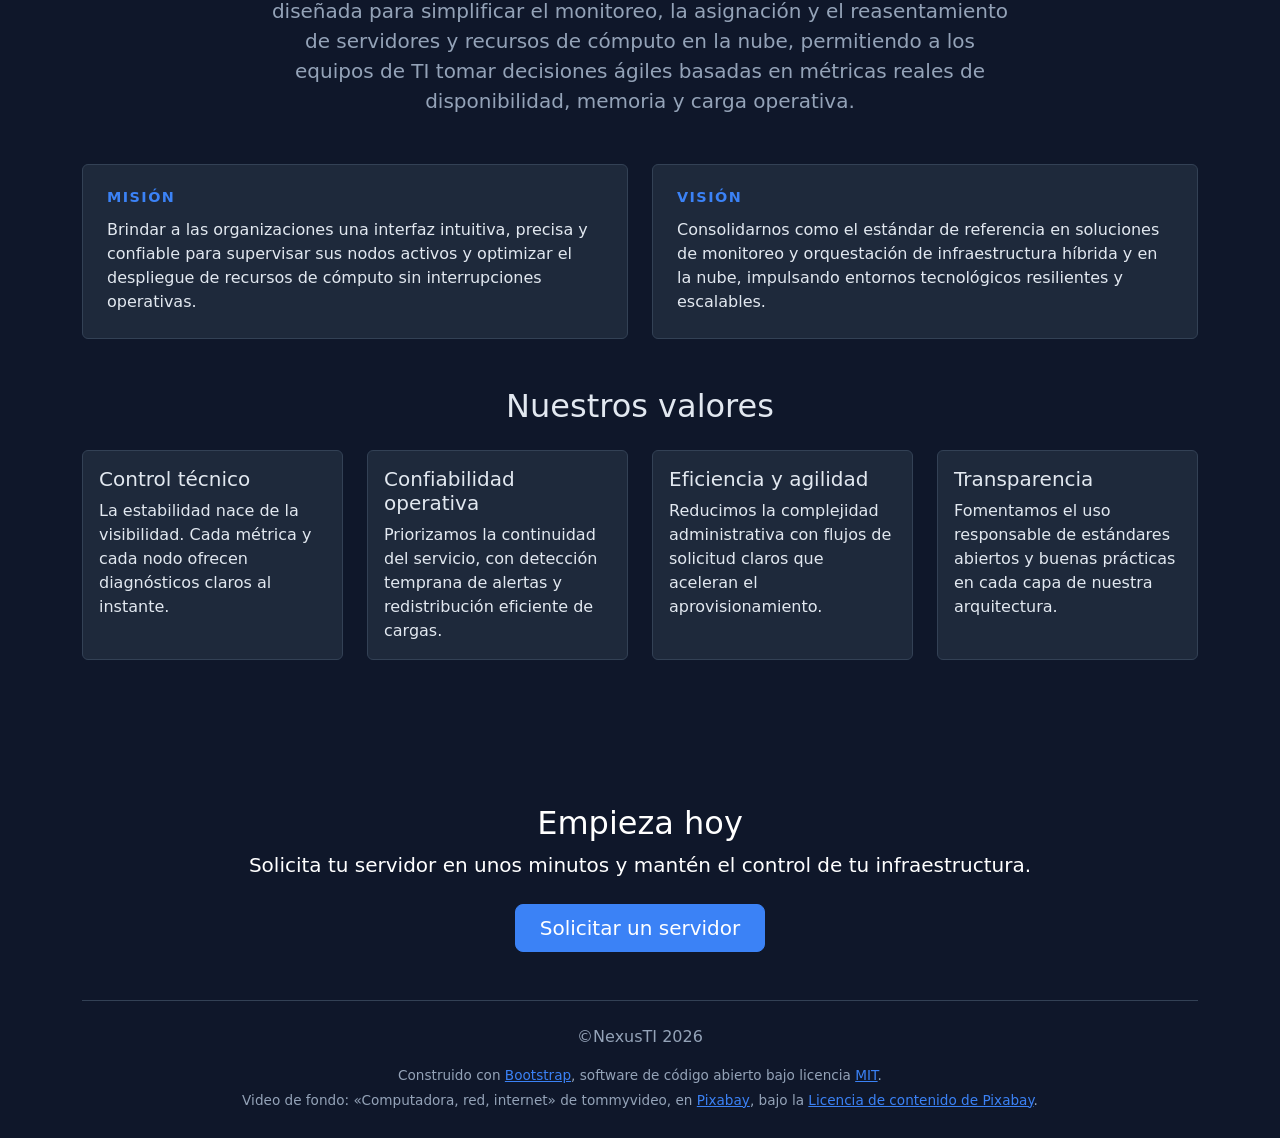
==== commit 04613e41: "creative commons ac" ====
--- a/index.html
+++ b/index.html
@@ -218,7 +218,7 @@
         </section>
 
         <footer>
-            <p>&copy; 2026 NexusTI. Proyecto académico con datos simulados.</p>
+            <p>&copy;NexusTI 2026</p>
             <p class="aviso-legal">Construido con <a href="https://getbootstrap.com/" target="_blank"
                     rel="noopener">Bootstrap</a>, software de código abierto bajo licencia <a
                     href="https://opensource.org/license/mit" target="_blank" rel="noopener">MIT</a>.</p>
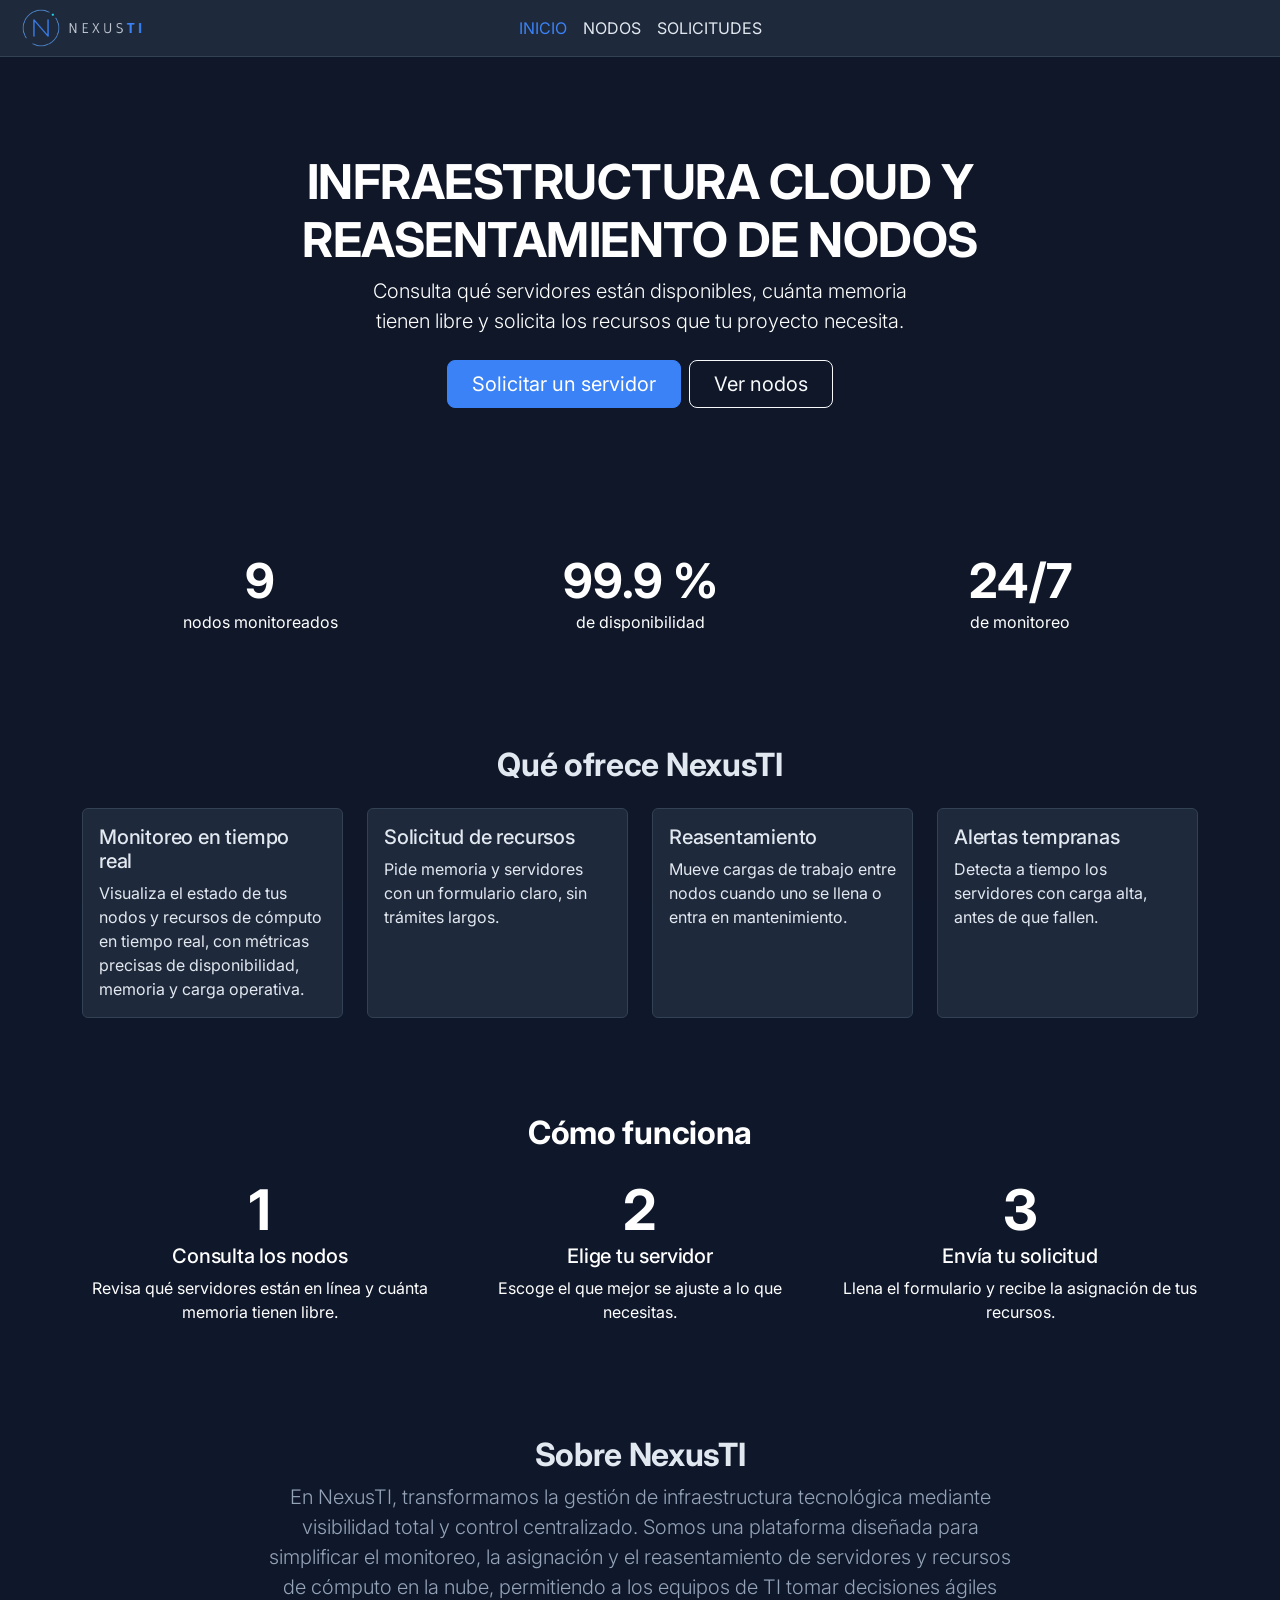
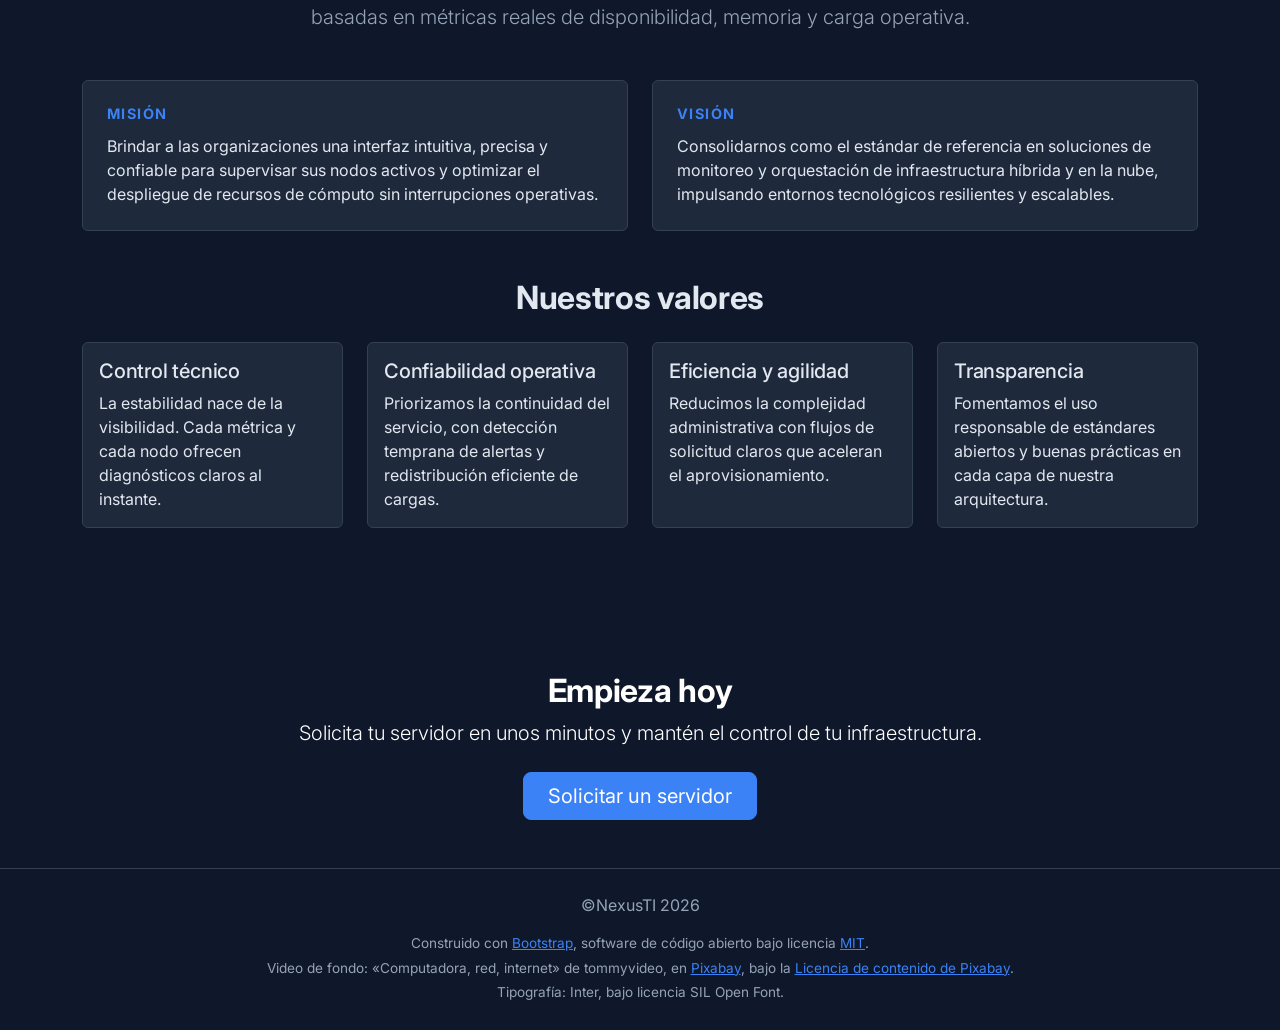
==== commit 580a19bf: "updates generales" ====
--- a/index.html
+++ b/index.html
@@ -7,38 +7,44 @@
     <title>NexusTI</title>
     <link href="https://cdn.jsdelivr.net/npm/bootstrap@5.3.9/dist/css/bootstrap.min.css" rel="stylesheet"
         integrity="sha384-yEPZ7jP9S0QKiUQ0m3jjsO4ProIW7wvR9gXkI7JOGa2XVsw53Yke2bsdkBbjmmiX" crossorigin="anonymous">
+    <link rel="preconnect" href="https://fonts.googleapis.com">
+    <link rel="preconnect" href="https://fonts.gstatic.com" crossorigin>
+    <link href="https://fonts.googleapis.com/css2?family=Inter:wght@400;600;700&display=swap" rel="stylesheet">
     <link href="assets/css/style.css" rel="stylesheet" />
 
 </head>
 
 <body>
-    <nav class="navbar navbar-expand-lg bg-body-tertiary">
-        <div class="container-fluid">
-            <a class="navbar-brand" href="index.html"><img src="assets/images/nexusti-logos/logo-horizontal-navbar.png"
-                    alt="NexusTI" id="navbarLogo" class="navbarlogo"></a>
-            <button class="navbar-toggler" type="button" data-bs-toggle="collapse" data-bs-target="#navbarNav"
-                aria-controls="navbarNav" aria-expanded="false" aria-label="Toggle navigation">
-                <span class="navbar-toggler-icon"></span>
-            </button>
-            <div class="collapse navbar-collapse" id="navbarNav">
-                <ul class="navbar-nav">
-                    <li class="nav-item">
-                        <a class="nav-link active" aria-current="page" href="index.html">INICIO</a>
-                    </li>
-                    <li class="nav-item">
-                        <a class="nav-link" href="views/nodos.html">NODOS</a>
-                    </li>
-                    <li class="nav-item">
-                        <a class="nav-link" href="views/solicitudes.html">SOLICITUDES</a>
-                    </li>
-                </ul>
-            </div>
-        </div>
-    </nav>
+    <header class="sticky-top">
+        <nav class="navbar navbar-expand-lg bg-body-tertiary">
+            <div class="container-fluid">
+                <a class="navbar-brand" href="index.html"><img
+                        src="assets/images/nexusti-logos/logo-horizontal-navbar.png" alt="NexusTI" id="navbarLogo"
+                        class="navbarlogo"></a>
+                <button class="navbar-toggler" type="button" data-bs-toggle="collapse" data-bs-target="#navbarNav"
+                    aria-controls="navbarNav" aria-expanded="false" aria-label="Toggle navigation">
+                    <span class="navbar-toggler-icon"></span>
+                </button>
+                <div class="collapse navbar-collapse" id="navbarNav">
+                    <ul class="navbar-nav">
+                        <li class="nav-item">
+                            <a class="nav-link active" aria-current="page" href="index.html">INICIO</a>
+                        </li>
+                        <li class="nav-item">
+                            <a class="nav-link" href="views/nodos.html">NODOS</a>
+                        </li>
+                        <li class="nav-item">
+                            <a class="nav-link" href="views/solicitudes.html">SOLICITUDES</a>
+                        </li>
+                    </ul>
+                </div>
+            </div>
+        </nav>
+    </header>
 
     <video autoplay muted loop playsinline class="video-fondo" src="assets/videos/video2.mp4"></video>
 
-    <div class="container">
+    <main class="container">
         <section id="inicio" class="header">
             <div class="px-4 py-5 my-5 text-center">
                 <h1 class="display-5 fw-bold text-white">INFRAESTRUCTURA CLOUD Y REASENTAMIENTO DE NODOS</h1>
@@ -76,40 +82,40 @@
             <h2 class="text-center mb-4">Qué ofrece NexusTI</h2>
             <div class="row g-4">
                 <div class="col-md-6 col-lg-3">
-                    <div class="card h-100">
-                        <div class="card-body">
-                            <h5 class="card-title">Monitoreo en tiempo real</h5>
+                    <article class="card h-100">
+                        <div class="card-body">
+                            <h3 class="card-title h5">Monitoreo en tiempo real</h3>
                             <p class="card-text">Visualiza el estado de tus nodos y recursos de cómputo en tiempo
                                 real, con métricas precisas de disponibilidad, memoria y carga operativa.</p>
                         </div>
-                    </div>
-                </div>
-                <div class="col-md-6 col-lg-3">
-                    <div class="card h-100">
-                        <div class="card-body">
-                            <h5 class="card-title">Solicitud de recursos</h5>
+                    </article>
+                </div>
+                <div class="col-md-6 col-lg-3">
+                    <article class="card h-100">
+                        <div class="card-body">
+                            <h3 class="card-title h5">Solicitud de recursos</h3>
                             <p class="card-text">Pide memoria y servidores con un formulario claro, sin trámites
                                 largos.</p>
                         </div>
-                    </div>
-                </div>
-                <div class="col-md-6 col-lg-3">
-                    <div class="card h-100">
-                        <div class="card-body">
-                            <h5 class="card-title">Reasentamiento</h5>
+                    </article>
+                </div>
+                <div class="col-md-6 col-lg-3">
+                    <article class="card h-100">
+                        <div class="card-body">
+                            <h3 class="card-title h5">Reasentamiento</h3>
                             <p class="card-text">Mueve cargas de trabajo entre nodos cuando uno se llena o entra en
                                 mantenimiento.</p>
                         </div>
-                    </div>
-                </div>
-                <div class="col-md-6 col-lg-3">
-                    <div class="card h-100">
-                        <div class="card-body">
-                            <h5 class="card-title">Alertas tempranas</h5>
+                    </article>
+                </div>
+                <div class="col-md-6 col-lg-3">
+                    <article class="card h-100">
+                        <div class="card-body">
+                            <h3 class="card-title h5">Alertas tempranas</h3>
                             <p class="card-text">Detecta a tiempo los servidores con carga alta, antes de que
                                 fallen.</p>
                         </div>
-                    </div>
+                    </article>
                 </div>
             </div>
         </section>
@@ -119,17 +125,17 @@
             <div class="row text-center g-4">
                 <div class="col-md-4">
                     <p class="display-4 fw-bold mb-0 text-white">1</p>
-                    <h5 class="text-white">Consulta los nodos</h5>
+                    <h3 class="h5 text-white">Consulta los nodos</h3>
                     <p class="text-white">Revisa qué servidores están en línea y cuánta memoria tienen libre.</p>
                 </div>
                 <div class="col-md-4">
                     <p class="display-4 fw-bold mb-0 text-white">2</p>
-                    <h5 class="text-white">Elige tu servidor</h5>
+                    <h3 class="h5 text-white">Elige tu servidor</h3>
                     <p class="text-white">Escoge el que mejor se ajuste a lo que necesitas.</p>
                 </div>
                 <div class="col-md-4">
                     <p class="display-4 fw-bold mb-0 text-white">3</p>
-                    <h5 class="text-white">Envía tu solicitud</h5>
+                    <h3 class="h5 text-white">Envía tu solicitud</h3>
                     <p class="text-white">Llena el formulario y recibe la asignación de tus recursos.</p>
                 </div>
             </div>
@@ -147,7 +153,7 @@
 
             <div class="row g-4 mb-5">
                 <div class="col-md-6">
-                    <div class="card h-100">
+                    <article class="card h-100">
                         <div class="card-body p-4">
                             <h3 class="etiqueta">Misión</h3>
                             <p class="card-text">Brindar a las organizaciones una interfaz intuitiva, precisa y
@@ -155,57 +161,57 @@
                                 para supervisar sus nodos activos y optimizar el despliegue de recursos de cómputo sin
                                 interrupciones operativas.</p>
                         </div>
-                    </div>
+                    </article>
                 </div>
                 <div class="col-md-6">
-                    <div class="card h-100">
+                    <article class="card h-100">
                         <div class="card-body p-4">
                             <h3 class="etiqueta">Visión</h3>
                             <p class="card-text">Consolidarnos como el estándar de referencia en soluciones de monitoreo
                                 y orquestación de infraestructura híbrida y en la nube, impulsando entornos tecnológicos
                                 resilientes y escalables.</p>
                         </div>
-                    </div>
+                    </article>
                 </div>
             </div>
 
             <h2 class="text-center mb-4">Nuestros valores</h2>
             <div class="row g-4">
                 <div class="col-md-6 col-lg-3">
-                    <div class="card h-100">
-                        <div class="card-body">
-                            <h5 class="card-title">Control técnico</h5>
+                    <article class="card h-100">
+                        <div class="card-body">
+                            <h3 class="card-title h5">Control técnico</h3>
                             <p class="card-text">La estabilidad nace de la visibilidad. Cada métrica y cada nodo ofrecen
                                 diagnósticos claros al instante.</p>
                         </div>
-                    </div>
-                </div>
-                <div class="col-md-6 col-lg-3">
-                    <div class="card h-100">
-                        <div class="card-body">
-                            <h5 class="card-title">Confiabilidad operativa</h5>
+                    </article>
+                </div>
+                <div class="col-md-6 col-lg-3">
+                    <article class="card h-100">
+                        <div class="card-body">
+                            <h3 class="card-title h5">Confiabilidad operativa</h3>
                             <p class="card-text">Priorizamos la continuidad del servicio, con detección temprana de
                                 alertas y redistribución eficiente de cargas.</p>
                         </div>
-                    </div>
-                </div>
-                <div class="col-md-6 col-lg-3">
-                    <div class="card h-100">
-                        <div class="card-body">
-                            <h5 class="card-title">Eficiencia y agilidad</h5>
+                    </article>
+                </div>
+                <div class="col-md-6 col-lg-3">
+                    <article class="card h-100">
+                        <div class="card-body">
+                            <h3 class="card-title h5">Eficiencia y agilidad</h3>
                             <p class="card-text">Reducimos la complejidad administrativa con flujos de solicitud claros
                                 que aceleran el aprovisionamiento.</p>
                         </div>
-                    </div>
-                </div>
-                <div class="col-md-6 col-lg-3">
-                    <div class="card h-100">
-                        <div class="card-body">
-                            <h5 class="card-title">Transparencia</h5>
+                    </article>
+                </div>
+                <div class="col-md-6 col-lg-3">
+                    <article class="card h-100">
+                        <div class="card-body">
+                            <h3 class="card-title h5">Transparencia</h3>
                             <p class="card-text">Fomentamos el uso responsable de estándares abiertos y buenas prácticas
                                 en cada capa de nuestra arquitectura.</p>
                         </div>
-                    </div>
+                    </article>
                 </div>
             </div>
         </section>
@@ -217,17 +223,19 @@
             <a href="views/solicitudes.html" class="btn btn-primary btn-lg px-4">Solicitar un servidor</a>
         </section>
 
-        <footer>
-            <p>&copy;NexusTI 2026</p>
-            <p class="aviso-legal">Construido con <a href="https://getbootstrap.com/" target="_blank"
-                    rel="noopener">Bootstrap</a>, software de código abierto bajo licencia <a
-                    href="https://opensource.org/license/mit" target="_blank" rel="noopener">MIT</a>.</p>
-            <p class="aviso-legal">Video de fondo: «Computadora, red, internet» de tommyvideo, en <a
-                    href="https://pixabay.com/es/videos/computadora-red-internet-digital-54733/" target="_blank"
-                    rel="noopener">Pixabay</a>, bajo la <a href="https://pixabay.com/es/service/license-summary/"
-                    target="_blank" rel="noopener">Licencia de contenido de Pixabay</a>.</p>
-        </footer>
-    </div>
+    </main>
+
+    <footer>
+        <p>&copy;NexusTI 2026</p>
+        <p class="aviso-legal">Construido con <a href="https://getbootstrap.com/" target="_blank"
+                rel="noopener">Bootstrap</a>, software de código abierto bajo licencia <a
+                href="https://opensource.org/license/mit" target="_blank" rel="noopener">MIT</a>.</p>
+        <p class="aviso-legal">Video de fondo: «Computadora, red, internet» de tommyvideo, en <a
+                href="https://pixabay.com/es/videos/computadora-red-internet-digital-54733/" target="_blank"
+                rel="noopener">Pixabay</a>, bajo la <a href="https://pixabay.com/es/service/license-summary/"
+                target="_blank" rel="noopener">Licencia de contenido de Pixabay</a>.</p>
+        <p class="aviso-legal">Tipografía: Inter, bajo licencia SIL Open Font.</p>
+    </footer>
     <script src="https://cdn.jsdelivr.net/npm/bootstrap@5.3.9/dist/js/bootstrap.bundle.min.js"
         integrity="sha384-WyOxWvTyr1QaMPfiPJSv76iReVthorl5uWlFtZPyK0IEB0hGzo9y5Bp9mYanr8Bu"
         crossorigin="anonymous"></script>
--- a/assets/css/style.css
+++ b/assets/css/style.css
@@ -16,6 +16,19 @@
     color: var(--texto-principal);
 }
 
+body {
+    font-family: 'Inter', system-ui, -apple-system, 'Segoe UI', Arial, sans-serif;
+}
+
+h1,
+h2,
+h3,
+h4,
+h5 {
+    font-weight: 700;
+    letter-spacing: -0.01em;
+}
+
 .video-fondo {
     position: fixed;
     top: 0;
@@ -226,4 +239,43 @@
 
 footer a:hover {
     color: var(--acento-hover);
+}
+
+@keyframes aparecer {
+    from {
+        opacity: 0;
+        transform: translateY(20px);
+    }
+
+    to {
+        opacity: 1;
+        transform: none;
+    }
+}
+
+.header>div {
+    animation: aparecer 0.8s ease-out both;
+}
+
+@keyframes pulso {
+
+    0%,
+    100% {
+        box-shadow: 0 0 0 0 rgba(239, 68, 68, 0.6);
+    }
+
+    50% {
+        box-shadow: 0 0 0 6px rgba(239, 68, 68, 0);
+    }
+}
+
+.text-bg-danger {
+    animation: pulso 2s infinite;
+}
+
+@media (prefers-reduced-motion: reduce) {
+    * {
+        animation: none !important;
+        transition: none !important;
+    }
 }
